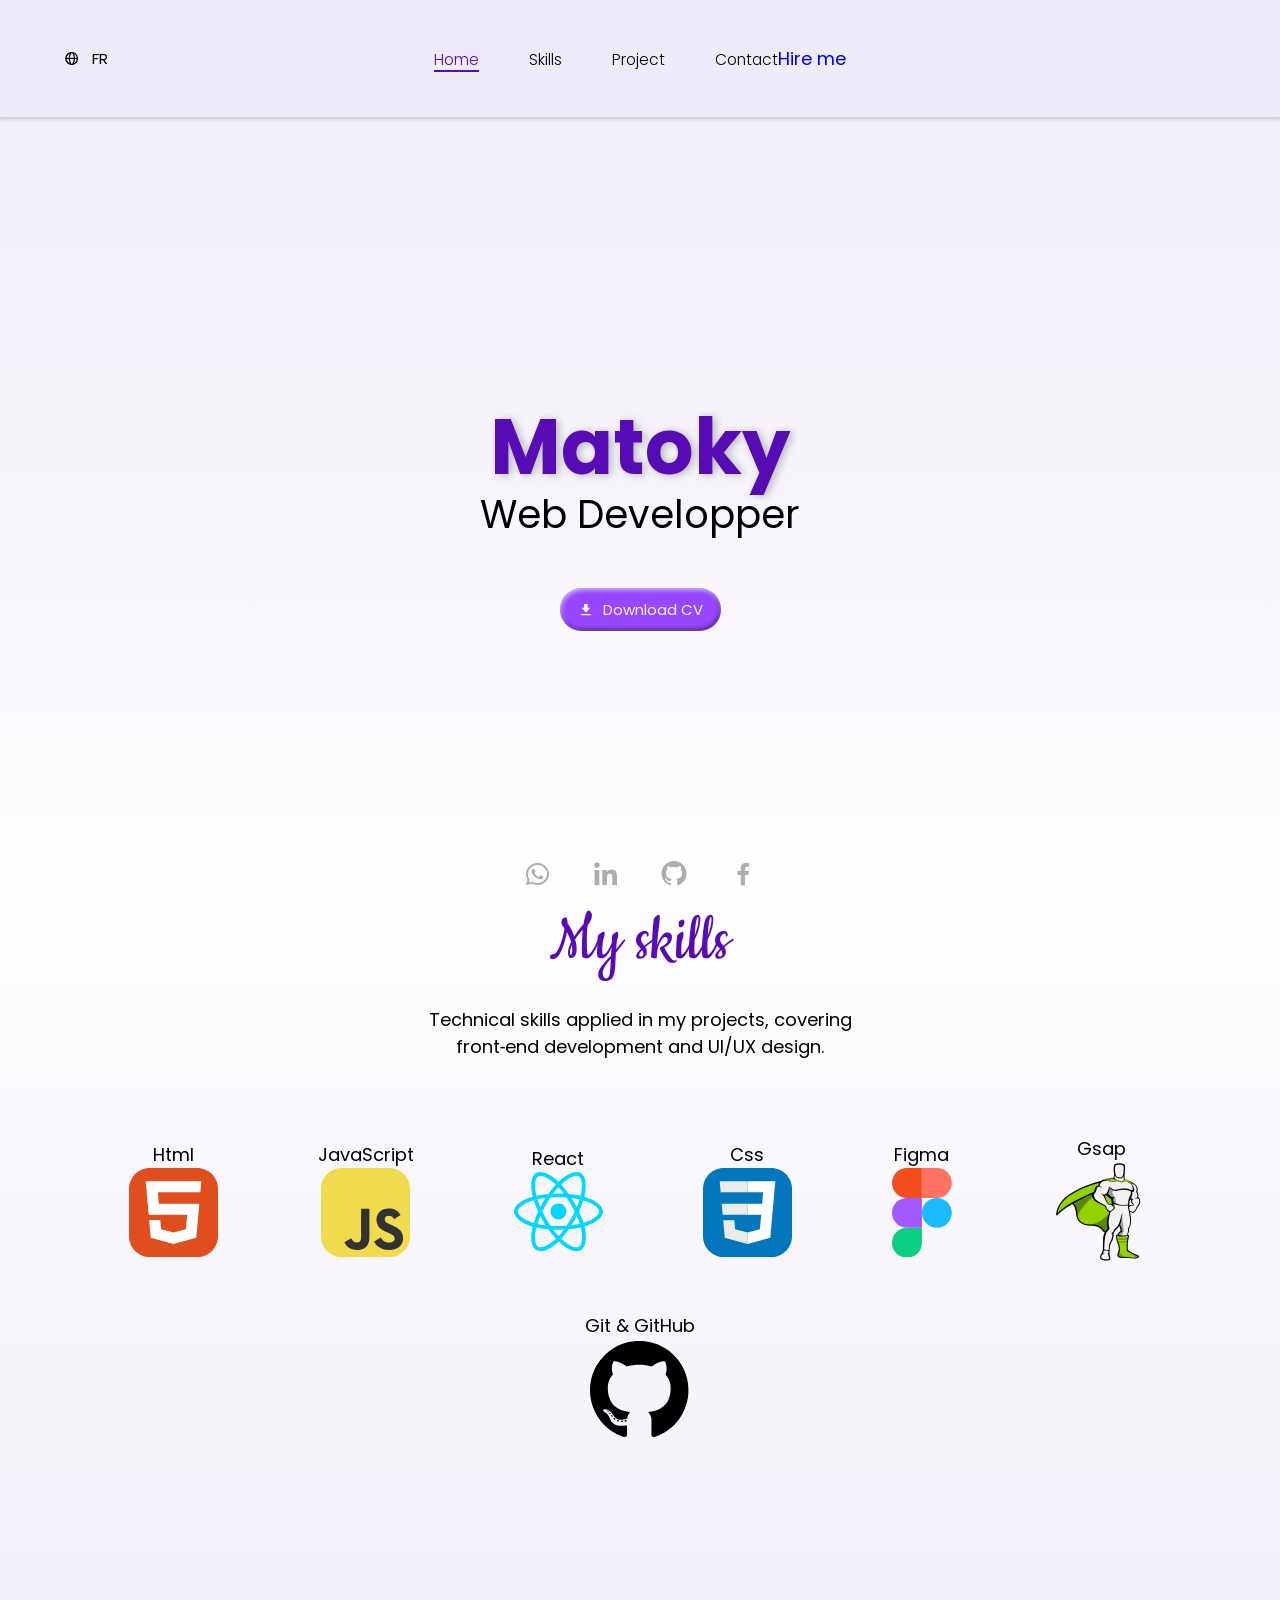
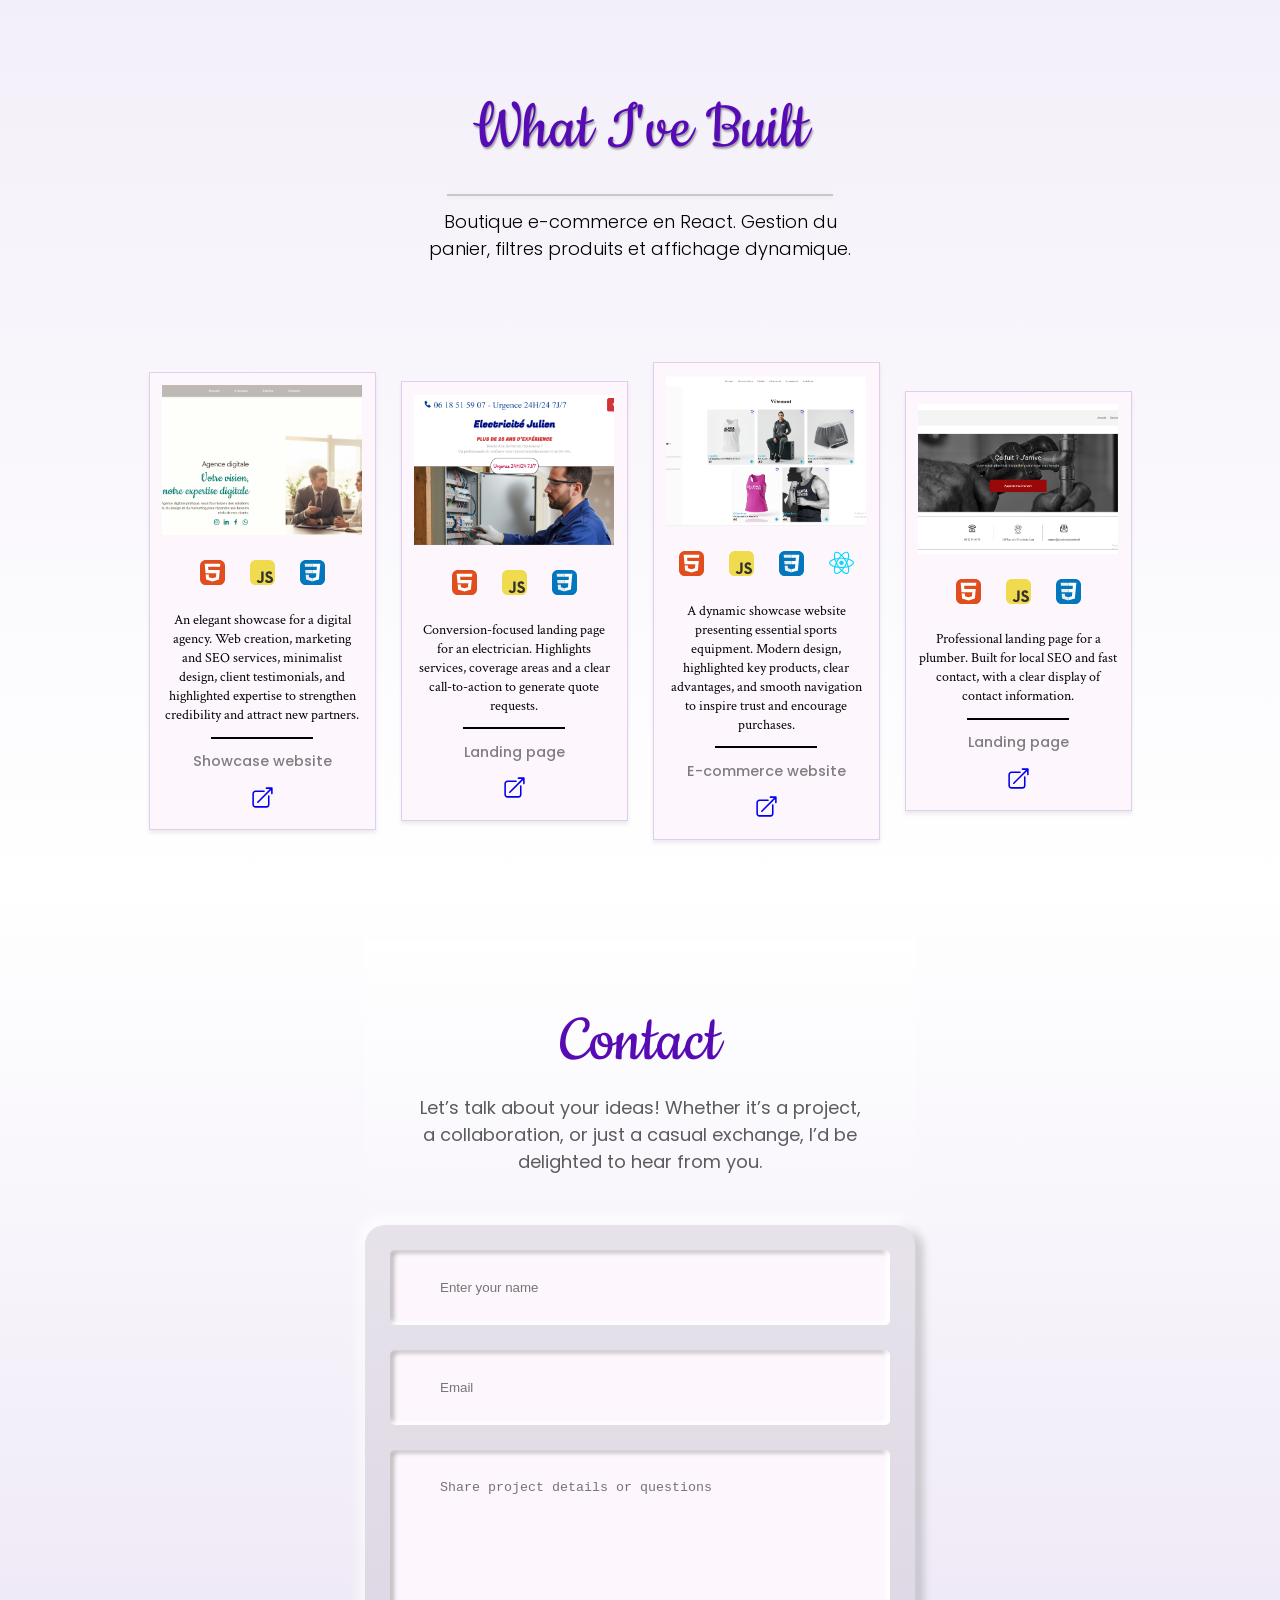
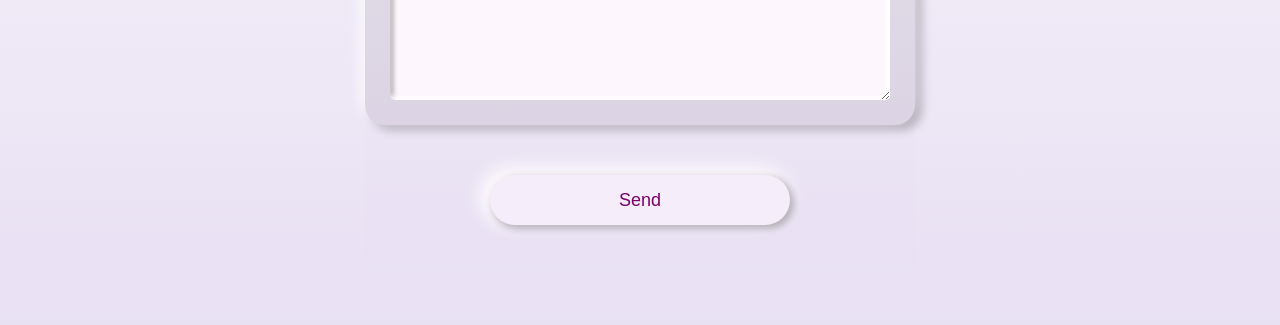
==== index.html @ bf6c9888 "style download cv button added" ====
<!DOCTYPE html>
<html lang="en">
<head>
    <meta charset="UTF-8">
    <meta name="viewport" content="width=device-width, initial-scale=1.0">
    <link href='https://unpkg.com/boxicons@2.1.4/css/boxicons.min.css' rel='stylesheet'>
    <script src="script.js" defer></script>
    <link rel="stylesheet" href="style.css">



    <title>Ranaivoson Toky Malalaniaiana</title>

    
</head>
<body>
    

        <header>
                 
           
            <a href="#contact" class="hirenav" data-key="header.hire">Hire me</a>

            
            <nav>                

                <li><a href="#home" class="menu-item active-link" data-key="header.home">Home</a></li>
                <li><a href="#Skills" data-key="header.skills" >Skills</a></li>
                <li><a href="#project" data-key="header.project" >Project</a></li>
                <li><a href="#contact" data-key="header.contact">Contact</a></li>                
            
            </nav>
           

            <div class="lang" id="lang-switcher">
                <i class='bx bx-globe'></i>
                <p data-key="header.lang">FR</p>
            </div>

           
         
        </header>

        


       <div class="icon-menu">

            <svg class="hamburger" xmlns="http://www.w3.org/2000/svg" fill="none" viewBox="0 0 24 24" stroke-width="1.5" stroke="currentColor" >
                <path stroke-linecap="round" stroke-linejoin="round" d="M3.75 6.75h16.5M3.75 12h16.5M12 17.25h8.25" />
            </svg>
            
            <svg class="bx-x" xmlns="http://www.w3.org/2000/svg" fill="none" viewBox="0 0 24 24" stroke-width="1.5" stroke="currentColor" >
                <path stroke-linecap="round" stroke-linejoin="round" d="M6 18 18 6M6 6l12 12" />
            </svg>

       </div>


        
        
        <div class="container-menu-mobile">


            <div class="menu-mobile">

                <div class="lang" id="lang-switcher">

                    <svg xmlns="http://www.w3.org/2000/svg" fill="none" viewBox="0 0 24 24" stroke-width="1.5" stroke="currentColor" class="size-6">
                         <path stroke-linecap="round" stroke-linejoin="round" d="m20.893 13.393-1.135-1.135a2.252 2.252 0 0 1-.421-.585l-1.08-2.16a.414.414 0 0 0-.663-.107.827.827 0 0 1-.812.21l-1.273-.363a.89.89 0 0 0-.738 1.595l.587.39c.59.395.674 1.23.172 1.732l-.2.2c-.212.212-.33.498-.33.796v.41c0 .409-.11.809-.32 1.158l-1.315 2.191a2.11 2.11 0 0 1-1.81 1.025 1.055 1.055 0 0 1-1.055-1.055v-1.172c0-.92-.56-1.747-1.414-2.089l-.655-.261a2.25 2.25 0 0 1-1.383-2.46l.007-.042a2.25 2.25 0 0 1 .29-.787l.09-.15a2.25 2.25 0 0 1 2.37-1.048l1.178.236a1.125 1.125 0 0 0 1.302-.795l.208-.73a1.125 1.125 0 0 0-.578-1.315l-.665-.332-.091.091a2.25 2.25 0 0 1-1.591.659h-.18c-.249 0-.487.1-.662.274a.931.931 0 0 1-1.458-1.137l1.411-2.353a2.25 2.25 0 0 0 .286-.76m11.928 9.869A9 9 0 0 0 8.965 3.525m11.928 9.868A9 9 0 1 1 8.965 3.525" />
                    </svg>

                    <p data-key="header.lang">FR</p>

                </div>

                <nav>                

                    <li><a href="#home" class="menu-item active-link" data-key="header.home">Home</a></li>
                    <li><a href="#Skills" data-key="header.skills" >Skill</a></li>
                    <li><a href="#project" data-key="header.project" >Project</a></li>
                    <li><a href="#contact" data-key="header.contact">Contact</a></li>                
                
                </nav>
            </div>
        </div>
            









        


<section id="home" >

     

    <div class="container home">

    

        <div class="paraicon">


            <div class="para">

        
            
                

                    <div class="monnom">Matoky</div>
                    <div class="workname" data-key="home.work">Web Developper</div>
                   

            </div>


            <div class="cv">

                <i class='bx bxs-download'></i>
                <p data-key="home.cv">Download CV</p>
                

            </div>

    
            <div class="bouton">            
                
                <div class="iconhome">

                    <a href="https://wa.me/0375078812?text=Hello%20I%27m%20contacting%20you%20from%20your%20portfolio
                    " target="_blank" class="whatsapp"> 
                        <i class='bx bxl-whatsapp'></i>
                    </a>

                    <a href="" target="_blank" class="Linkden">
                        <i class='bx bxl-linkedin' ></i>
                    </a>


                    <a href="#" target="_blank" class="githubbouton">
                        <i class='bx bxl-github'></i> 
                    </a>
                    
                    
                    
                    <a href="https://web.facebook.com/Ranaivoson.malala.niaina.toky" target="_blank" class="facebook">
                        <i class='bx bxl-facebook'></i>
                    </a>


                </div>

                <!-- <a href="#contact" class="hirenavbouton">Hire me</a> -->

                <div class="cv1">

                    <i class='bx bxs-download'></i>
                    <p data-key="home.cv">Download CV</p>
                

                </div>
                    
                
            </div>
            
        </div>

    </div>

</section>














<section id="Skills" class="container skill" >


    

<div class="hero-skill">
    <h2 data-key="Skill.titre">My skills</h2>
    <p data-key="Skill.intro" >Technical skills applied in my projects, covering front‑end development and UI/UX design.</p>
    <div class="icon">

            <div class="iconenfant html">
                <p>Html</p>
                <svg width="89" height="89" viewBox="0 0 89 89" fill="none" xmlns="http://www.w3.org/2000/svg">
                    <path d="M68.1406 0H20.8594C9.33906 0 0 9.33906 0 20.8594V68.1406C0 79.6609 9.33906 89 20.8594 89H68.1406C79.6609 89 89 79.6609 89 68.1406V20.8594C89 9.33906 79.6609 0 68.1406 0Z" fill="#E14E1D"/>
                    <path d="M16.6875 13.2109L19.6808 46.7921H58.1698L56.8783 61.1955L44.4857 64.5462L32.1165 61.2004L31.2894 51.952H20.1432L21.7372 69.7802L44.4833 76.0978L67.2583 69.7802L70.3117 35.6887H29.8372L28.8211 24.3168H71.3179L72.3125 13.2109H16.6875Z" fill="white"/>
                </svg>
            
            </div>

            <div class="iconenfant js">
                <p>JavaScript</p>
                <svg width="89" height="89" viewBox="0 0 89 89" fill="none" xmlns="http://www.w3.org/2000/svg">
                    <path d="M68.1406 0H20.8594C9.33906 0 0 9.33906 0 20.8594V68.1406C0 79.6609 9.33906 89 20.8594 89H68.1406C79.6609 89 89 79.6609 89 68.1406V20.8594C89 9.33906 79.6609 0 68.1406 0Z" fill="#F0DB4F"/>
                    <path d="M23.4015 74.3748L30.2121 70.253C31.5262 72.5827 32.7214 74.5539 35.5886 74.5539C38.3368 74.5539 40.0695 73.4789 40.0695 69.2973V40.8597H48.4334V69.4155C48.4334 78.0781 43.3556 82.0212 35.947 82.0212C29.2564 82.0212 25.3727 78.5561 23.4011 74.3741M52.9762 73.4786L59.7861 69.5358C61.579 72.4634 63.909 74.614 68.0308 74.614C71.4966 74.614 73.7063 72.8813 73.7063 70.4915C73.7063 67.624 71.4361 66.6082 67.6126 64.936L65.5221 64.0394C59.4878 61.4709 55.4849 58.2446 55.4849 51.434C55.4849 45.1609 60.2645 40.3813 67.7325 40.3813C73.0496 40.3813 76.8731 42.2337 79.621 47.0727L73.109 51.2546C71.6749 48.6858 70.1223 47.6703 67.7325 47.6703C65.2829 47.6703 63.7296 49.2236 63.7296 51.2546C63.7296 53.7637 65.2829 54.7795 68.8673 56.3332L70.9581 57.2291C78.0673 60.2763 82.0702 63.3823 82.0702 70.3719C82.0702 77.9001 76.1559 82.0219 68.2102 82.0219C60.4439 82.0219 55.4255 78.3179 52.9762 73.4786Z" fill="#323330"/>
                </svg>
        
            </div>


            <div class="iconenfant react">
                <p>React</p>
                <svg width="89" height="80" viewBox="0 0 89 80" fill="none" xmlns="http://www.w3.org/2000/svg">
                    <path d="M73.1757 25.6653C72.2285 25.3404 71.2733 25.0394 70.311 24.7624C70.4727 24.1019 70.6215 23.4494 70.7536 22.8083C72.9223 12.2809 71.5045 3.79982 66.662 1.00745C62.0191 -1.66951 54.4259 1.12183 46.7573 7.79578C46.0015 8.45468 45.2625 9.1326 44.541 9.82888C44.058 9.3659 43.5664 8.9119 43.0666 8.46711C35.0295 1.33112 26.9736 -1.67646 22.1363 1.12391C17.4975 3.80921 16.1239 11.782 18.0764 21.759C18.2706 22.7472 18.49 23.7302 18.7342 24.7072C17.5938 25.0312 16.4935 25.3761 15.4405 25.7432C6.01758 29.0285 0 34.177 0 39.5173C0 45.0329 6.46015 50.5652 16.2745 53.9197C17.0702 54.1905 17.8725 54.4414 18.6806 54.6724C18.4182 55.7246 18.1852 56.784 17.9818 57.8492C16.1205 67.6532 17.574 75.4375 22.2003 78.1058C26.9785 80.8613 34.9982 78.0293 42.8069 71.2031C43.4401 70.6481 44.0593 70.0774 44.6641 69.4916C45.4455 70.2455 46.2477 70.9775 47.0699 71.6867C54.6342 78.1955 62.1046 80.8238 66.7264 78.1482C71.5 75.3847 73.0516 67.0222 71.0373 56.848C70.8786 56.0509 70.7007 55.2578 70.5036 54.4693C71.0668 54.3025 71.6196 54.1307 72.1585 53.952C82.3615 50.5718 89 45.1066 89 39.5173C89 34.1575 82.7881 28.9743 73.1757 25.6653ZM70.9629 50.3433C70.4757 50.5042 69.9774 50.6601 69.468 50.8109C68.3416 47.245 66.8216 43.4535 64.9613 39.5358C66.7364 35.7115 68.198 31.9683 69.2928 28.4257C70.2033 28.6892 71.0867 28.967 71.9384 29.2601C80.1744 32.0956 85.198 36.2873 85.198 39.5173C85.198 42.9577 79.7725 47.4241 70.9629 50.3433ZM67.3076 57.5864C68.1983 62.0851 68.3252 66.1527 67.7353 69.3327C67.2054 72.1901 66.1395 74.0949 64.8212 74.858C62.0167 76.4815 56.0185 74.3713 49.5497 68.8046C48.785 68.1452 48.0388 67.4647 47.3118 66.7638C49.8198 64.0212 52.3261 60.8328 54.7722 57.2916C59.0748 56.9099 63.1396 56.2855 66.8258 55.4334C67.0077 56.1662 67.1684 56.8839 67.3076 57.5864ZM30.342 74.5774C27.6018 75.545 25.4192 75.5728 24.0999 74.8121C21.2926 73.1931 20.1255 66.9425 21.7174 58.5585C21.9066 57.5677 22.1233 56.5825 22.3672 55.6037C26.0127 56.4103 30.0479 56.9902 34.3606 57.3399C36.8234 60.805 39.402 63.9899 42.0007 66.7788C41.4484 67.3132 40.8831 67.8339 40.3052 68.3405C36.8519 71.3588 33.3917 73.5004 30.342 74.5774ZM17.5045 50.3221C13.1647 48.8387 9.58071 46.9109 7.12417 44.8073C4.91655 42.9171 3.80232 41.0401 3.80232 39.5173C3.80232 36.2765 8.6337 32.1428 16.692 29.3334C17.67 28.9927 18.6935 28.6711 19.7556 28.3694C20.8695 31.992 22.3303 35.7797 24.0933 39.6098C22.3074 43.4966 20.8257 47.3448 19.701 51.0102C18.9633 50.7988 18.2309 50.5694 17.5045 50.3221ZM21.8078 21.0286C20.1352 12.4808 21.246 6.03282 24.0415 4.41448C27.0188 2.6908 33.6027 5.14838 40.5423 11.3102C40.9948 11.7129 41.44 12.1238 41.8776 12.5427C39.2918 15.3194 36.7368 18.4806 34.2959 21.9252C30.1102 22.3132 26.1034 22.9362 22.4197 23.7709C22.1926 22.8622 21.9886 21.9476 21.8078 21.0286ZM60.1984 30.5089C59.3283 29.0059 58.4259 27.5219 57.4919 26.0578C60.3316 26.4169 63.0523 26.8936 65.6073 27.4763C64.8403 29.9349 63.8843 32.5051 62.7589 35.1403C61.9363 33.5796 61.0827 32.0355 60.1984 30.5089ZM44.5428 15.2603C46.2963 17.1603 48.0527 19.2813 49.7802 21.5828C46.2758 21.4173 42.7656 21.4166 39.2612 21.5807C40.9904 19.3004 42.7617 17.1822 44.5428 15.2603ZM28.7866 30.5346C27.9134 32.0489 27.0757 33.5834 26.2741 35.1369C25.1672 32.511 24.2198 29.929 23.4463 27.4356C25.9856 26.8675 28.6935 26.403 31.515 26.0505C30.5707 27.5236 29.6609 29.0189 28.7866 30.5346ZM31.596 53.2543C28.6809 52.9289 25.9324 52.4884 23.3938 51.9356C24.1795 49.3977 25.1477 46.7607 26.2786 44.0786C27.0834 45.6332 27.9246 47.1686 28.8016 48.6836C29.7034 50.2411 30.6372 51.7667 31.596 53.2543ZM44.6478 64.042C42.8455 62.098 41.0481 59.947 39.2928 57.6337C40.997 57.7005 42.7343 57.7345 44.5 57.7345C46.3141 57.7345 48.1073 57.6938 49.8723 57.6153C48.1393 59.9703 46.3895 62.1244 44.6478 64.042ZM62.7947 43.9416C63.9844 46.6533 64.987 49.2764 65.7832 51.7708C63.2029 52.3598 60.4167 52.834 57.4811 53.1861C58.4219 51.6949 59.3328 50.1851 60.2134 48.6576C61.1087 47.1049 61.9694 45.5326 62.7947 43.9416ZM56.92 46.758C55.5718 49.0999 54.1478 51.3973 52.6505 53.6468C49.9379 53.839 47.2194 53.9344 44.5 53.9329C41.7302 53.9329 39.0362 53.8467 36.442 53.6784C34.9054 51.4343 33.4543 49.1328 32.0918 46.7788C30.7355 44.4375 29.4692 42.0454 28.2947 39.6077C29.4662 37.1695 30.7291 34.7763 32.0807 32.4331L32.0803 32.4335C33.4312 30.0896 34.8708 27.7979 36.3958 25.5634C39.0425 25.3632 41.7566 25.2589 44.4997 25.2589C47.2552 25.2589 49.9732 25.3642 52.6192 25.5659C54.1288 27.797 55.5591 30.0808 56.9075 32.413C58.2634 34.7511 59.543 37.1326 60.7442 39.5538C59.5553 41.9998 58.2797 44.4027 56.92 46.758ZM64.7631 4.3008C67.7433 6.01961 68.9023 12.9508 67.0299 22.0403C66.9098 22.6207 66.7765 23.2105 66.6301 23.8099C62.9373 22.9574 58.9277 22.3236 54.7298 21.9297C52.2844 18.4473 49.7503 15.2812 47.2065 12.5402C47.8732 11.8976 48.5557 11.2717 49.2535 10.6629C55.8242 4.945 61.9652 2.68732 64.7631 4.3008ZM44.5 31.5699C48.8892 31.5699 52.4474 35.1282 52.4474 39.5173C52.4474 43.9065 48.8892 47.4648 44.5 47.4648C40.1108 47.4648 36.5526 43.9065 36.5526 39.5173C36.5526 35.1282 40.1108 31.5699 44.5 31.5699Z" fill="#00D8FF"/>
                </svg>

            </div>


            <div class="iconenfant css">
                <p>Css</p>
                <svg width="89" height="89" viewBox="0 0 89 89" fill="none" xmlns="http://www.w3.org/2000/svg">
                    <path d="M68.1406 0H20.8594C9.33906 0 0 9.33906 0 20.8594V68.1406C0 79.6609 9.33906 89 20.8594 89H68.1406C79.6609 89 89 79.6609 89 68.1406V20.8594C89 9.33906 79.6609 0 68.1406 0Z" fill="#0277BD"/>
                    <path d="M18.6876 35.6873L19.6826 46.7921H44.5334V35.6873H18.6876ZM44.533 13.2109H16.6875L17.6971 24.3158H44.533V13.2109ZM44.533 76.0814V64.5278L44.4844 64.5406L32.1168 61.2014L31.3263 52.3445H20.1787L21.7344 69.7809L44.4819 76.0957L44.533 76.0814Z" fill="#EBEBEB"/>
                    <path d="M58.1691 46.7921L56.88 61.1941L44.4948 64.5372V76.0901L67.2603 69.7809L67.4272 67.9046L70.0367 38.6695L70.3075 35.6873L72.3125 13.2109H44.4948V24.3158H60.1424L59.1321 35.6873H44.4948V46.7921H58.1691Z" fill="white"/>
                </svg>

            </div>


            <div class="iconenfant figma">
                <p>Figma</p>
                <svg width="60" height="89" viewBox="0 0 60 89" fill="none" xmlns="http://www.w3.org/2000/svg">
                    <path d="M14.9492 89.6953C23.2234 89.6953 29.8984 83.0203 29.8984 74.7461V59.7969H14.9492C6.675 59.7969 0 66.4719 0 74.7461C0 83.0203 6.675 89.6953 14.9492 89.6953Z" fill="#0ACF83"/>
                    <path d="M0 44.8477C0 36.5734 6.675 29.8984 14.9492 29.8984H29.8984V59.7969H14.9492C6.675 59.7969 0 53.1219 0 44.8477Z" fill="#A259FF"/>
                    <path d="M0 14.9492C0 6.675 6.675 0 14.9492 0H29.8984V29.8984H14.9492C6.675 29.8984 0 23.2234 0 14.9492Z" fill="#F24E1E"/>
                    <path d="M29.8984 0H44.8477C53.1219 0 59.7969 6.675 59.7969 14.9492C59.7969 23.2234 53.1219 29.8984 44.8477 29.8984H29.8984V0Z" fill="#FF7262"/>
                    <path d="M59.7969 44.8477C59.7969 53.1219 53.1219 59.7969 44.8477 59.7969C36.5734 59.7969 29.8984 53.1219 29.8984 44.8477C29.8984 36.5734 36.5734 29.8984 44.8477 29.8984C53.1219 29.8984 59.7969 36.5734 59.7969 44.8477Z" fill="#1ABCFE"/>
                </svg>

            </div>

            
            <div class="iconenfant gsap">
                <p>Gsap</p>
                
                <img src="./icon/gsap-icon.png" alt="">

            </div>

            <div class="iconenfant GitHub">
                <p>Git & GitHub</p>
                
                <img src="./icon/github-svgrepo-com.svg" alt="">

            </div>

    </div>

</div>

</section>


































<section id="project" class="container project">

    <h2 data-key="project.titre">What I've Built
        
    </h2>
    <div class="line"></div>
    <p>Boutique e-commerce en React. Gestion du panier, filtres produits et affichage dynamique.</p>

    <ul>
        <li>
            <div class="img"></div>

            <div class="stacks">

                <svg width="89" height="89" viewBox="0 0 89 89" fill="none" xmlns="http://www.w3.org/2000/svg">
                    <path d="M68.1406 0H20.8594C9.33906 0 0 9.33906 0 20.8594V68.1406C0 79.6609 9.33906 89 20.8594 89H68.1406C79.6609 89 89 79.6609 89 68.1406V20.8594C89 9.33906 79.6609 0 68.1406 0Z" fill="#E14E1D"/>
                    <path d="M16.6875 13.2109L19.6808 46.7921H58.1698L56.8783 61.1955L44.4857 64.5462L32.1165 61.2004L31.2894 51.952H20.1432L21.7372 69.7802L44.4833 76.0978L67.2583 69.7802L70.3117 35.6887H29.8372L28.8211 24.3168H71.3179L72.3125 13.2109H16.6875Z" fill="white"/>
                </svg>

                 <svg width="89" height="89" viewBox="0 0 89 89" fill="none" xmlns="http://www.w3.org/2000/svg">
                    <path d="M68.1406 0H20.8594C9.33906 0 0 9.33906 0 20.8594V68.1406C0 79.6609 9.33906 89 20.8594 89H68.1406C79.6609 89 89 79.6609 89 68.1406V20.8594C89 9.33906 79.6609 0 68.1406 0Z" fill="#F0DB4F"/>
                    <path d="M23.4015 74.3748L30.2121 70.253C31.5262 72.5827 32.7214 74.5539 35.5886 74.5539C38.3368 74.5539 40.0695 73.4789 40.0695 69.2973V40.8597H48.4334V69.4155C48.4334 78.0781 43.3556 82.0212 35.947 82.0212C29.2564 82.0212 25.3727 78.5561 23.4011 74.3741M52.9762 73.4786L59.7861 69.5358C61.579 72.4634 63.909 74.614 68.0308 74.614C71.4966 74.614 73.7063 72.8813 73.7063 70.4915C73.7063 67.624 71.4361 66.6082 67.6126 64.936L65.5221 64.0394C59.4878 61.4709 55.4849 58.2446 55.4849 51.434C55.4849 45.1609 60.2645 40.3813 67.7325 40.3813C73.0496 40.3813 76.8731 42.2337 79.621 47.0727L73.109 51.2546C71.6749 48.6858 70.1223 47.6703 67.7325 47.6703C65.2829 47.6703 63.7296 49.2236 63.7296 51.2546C63.7296 53.7637 65.2829 54.7795 68.8673 56.3332L70.9581 57.2291C78.0673 60.2763 82.0702 63.3823 82.0702 70.3719C82.0702 77.9001 76.1559 82.0219 68.2102 82.0219C60.4439 82.0219 55.4255 78.3179 52.9762 73.4786Z" fill="#323330"/>
                </svg>

                <svg width="89" height="89" viewBox="0 0 89 89" fill="none" xmlns="http://www.w3.org/2000/svg">
                    <path d="M68.1406 0H20.8594C9.33906 0 0 9.33906 0 20.8594V68.1406C0 79.6609 9.33906 89 20.8594 89H68.1406C79.6609 89 89 79.6609 89 68.1406V20.8594C89 9.33906 79.6609 0 68.1406 0Z" fill="#0277BD"/>
                    <path d="M18.6876 35.6873L19.6826 46.7921H44.5334V35.6873H18.6876ZM44.533 13.2109H16.6875L17.6971 24.3158H44.533V13.2109ZM44.533 76.0814V64.5278L44.4844 64.5406L32.1168 61.2014L31.3263 52.3445H20.1787L21.7344 69.7809L44.4819 76.0957L44.533 76.0814Z" fill="#EBEBEB"/>
                    <path d="M58.1691 46.7921L56.88 61.1941L44.4948 64.5372V76.0901L67.2603 69.7809L67.4272 67.9046L70.0367 38.6695L70.3075 35.6873L72.3125 13.2109H44.4948V24.3158H60.1424L59.1321 35.6873H44.4948V46.7921H58.1691Z" fill="white"/>
                </svg>


            </div>
            <p data-key="project.detail-projet-agence-digital" >
                An elegant showcase for a digital agency. Web creation, marketing and SEO services, minimalist design, client testimonials, and highlighted expertise to strengthen credibility and attract new partners.
            </p>
            <div class="line"></div>
            <h3>Showcase website</h3>    
            <a href="https://ag-agence-digitale-projet.vercel.app/">
                <svg xmlns="http://www.w3.org/2000/svg" fill="none" viewBox="0 0 24 24" stroke-width="1.5" stroke="currentColor" class="size-6">
                <path stroke-linecap="round" stroke-linejoin="round" d="M13.5 6H5.25A2.25 2.25 0 0 0 3 8.25v10.5A2.25 2.25 0 0 0 5.25 21h10.5A2.25 2.25 0 0 0 18 18.75V10.5m-10.5 6L21 3m0 0h-5.25M21 3v5.25" />
                </svg>
            </a>
       
        </li>




        <li>
            <div class="img"></div>

            <div class="stacks">

                <svg width="89" height="89" viewBox="0 0 89 89" fill="none" xmlns="http://www.w3.org/2000/svg">
                    <path d="M68.1406 0H20.8594C9.33906 0 0 9.33906 0 20.8594V68.1406C0 79.6609 9.33906 89 20.8594 89H68.1406C79.6609 89 89 79.6609 89 68.1406V20.8594C89 9.33906 79.6609 0 68.1406 0Z" fill="#E14E1D"/>
                    <path d="M16.6875 13.2109L19.6808 46.7921H58.1698L56.8783 61.1955L44.4857 64.5462L32.1165 61.2004L31.2894 51.952H20.1432L21.7372 69.7802L44.4833 76.0978L67.2583 69.7802L70.3117 35.6887H29.8372L28.8211 24.3168H71.3179L72.3125 13.2109H16.6875Z" fill="white"/>
                </svg>

                 <svg width="89" height="89" viewBox="0 0 89 89" fill="none" xmlns="http://www.w3.org/2000/svg">
                    <path d="M68.1406 0H20.8594C9.33906 0 0 9.33906 0 20.8594V68.1406C0 79.6609 9.33906 89 20.8594 89H68.1406C79.6609 89 89 79.6609 89 68.1406V20.8594C89 9.33906 79.6609 0 68.1406 0Z" fill="#F0DB4F"/>
                    <path d="M23.4015 74.3748L30.2121 70.253C31.5262 72.5827 32.7214 74.5539 35.5886 74.5539C38.3368 74.5539 40.0695 73.4789 40.0695 69.2973V40.8597H48.4334V69.4155C48.4334 78.0781 43.3556 82.0212 35.947 82.0212C29.2564 82.0212 25.3727 78.5561 23.4011 74.3741M52.9762 73.4786L59.7861 69.5358C61.579 72.4634 63.909 74.614 68.0308 74.614C71.4966 74.614 73.7063 72.8813 73.7063 70.4915C73.7063 67.624 71.4361 66.6082 67.6126 64.936L65.5221 64.0394C59.4878 61.4709 55.4849 58.2446 55.4849 51.434C55.4849 45.1609 60.2645 40.3813 67.7325 40.3813C73.0496 40.3813 76.8731 42.2337 79.621 47.0727L73.109 51.2546C71.6749 48.6858 70.1223 47.6703 67.7325 47.6703C65.2829 47.6703 63.7296 49.2236 63.7296 51.2546C63.7296 53.7637 65.2829 54.7795 68.8673 56.3332L70.9581 57.2291C78.0673 60.2763 82.0702 63.3823 82.0702 70.3719C82.0702 77.9001 76.1559 82.0219 68.2102 82.0219C60.4439 82.0219 55.4255 78.3179 52.9762 73.4786Z" fill="#323330"/>
                </svg>

                <svg width="89" height="89" viewBox="0 0 89 89" fill="none" xmlns="http://www.w3.org/2000/svg">
                    <path d="M68.1406 0H20.8594C9.33906 0 0 9.33906 0 20.8594V68.1406C0 79.6609 9.33906 89 20.8594 89H68.1406C79.6609 89 89 79.6609 89 68.1406V20.8594C89 9.33906 79.6609 0 68.1406 0Z" fill="#0277BD"/>
                    <path d="M18.6876 35.6873L19.6826 46.7921H44.5334V35.6873H18.6876ZM44.533 13.2109H16.6875L17.6971 24.3158H44.533V13.2109ZM44.533 76.0814V64.5278L44.4844 64.5406L32.1168 61.2014L31.3263 52.3445H20.1787L21.7344 69.7809L44.4819 76.0957L44.533 76.0814Z" fill="#EBEBEB"/>
                    <path d="M58.1691 46.7921L56.88 61.1941L44.4948 64.5372V76.0901L67.2603 69.7809L67.4272 67.9046L70.0367 38.6695L70.3075 35.6873L72.3125 13.2109H44.4948V24.3158H60.1424L59.1321 35.6873H44.4948V46.7921H58.1691Z" fill="white"/>
                </svg>


            </div>
            <p data-key="project.detail-projet-electricien-julien" >
                Conversion-focused landing page for an electrician. Highlights services, coverage areas and a clear call-to-action to generate quote requests.
                </p>
            <div class="line"></div>
            <h3>Landing page</h3>    
            <a href="https://landing-page-electricien.vercel.app/">
                <svg xmlns="http://www.w3.org/2000/svg" fill="none" viewBox="0 0 24 24" stroke-width="1.5" stroke="currentColor" class="size-6">
                <path stroke-linecap="round" stroke-linejoin="round" d="M13.5 6H5.25A2.25 2.25 0 0 0 3 8.25v10.5A2.25 2.25 0 0 0 5.25 21h10.5A2.25 2.25 0 0 0 18 18.75V10.5m-10.5 6L21 3m0 0h-5.25M21 3v5.25" />
                </svg>
            </a>
       
        </li>





        <li>
            <div class="img"></div>

            <div class="stacks">

                <svg width="89" height="89" viewBox="0 0 89 89" fill="none" xmlns="http://www.w3.org/2000/svg">
                    <path d="M68.1406 0H20.8594C9.33906 0 0 9.33906 0 20.8594V68.1406C0 79.6609 9.33906 89 20.8594 89H68.1406C79.6609 89 89 79.6609 89 68.1406V20.8594C89 9.33906 79.6609 0 68.1406 0Z" fill="#E14E1D"/>
                    <path d="M16.6875 13.2109L19.6808 46.7921H58.1698L56.8783 61.1955L44.4857 64.5462L32.1165 61.2004L31.2894 51.952H20.1432L21.7372 69.7802L44.4833 76.0978L67.2583 69.7802L70.3117 35.6887H29.8372L28.8211 24.3168H71.3179L72.3125 13.2109H16.6875Z" fill="white"/>
                </svg>

                 <svg width="89" height="89" viewBox="0 0 89 89" fill="none" xmlns="http://www.w3.org/2000/svg">
                    <path d="M68.1406 0H20.8594C9.33906 0 0 9.33906 0 20.8594V68.1406C0 79.6609 9.33906 89 20.8594 89H68.1406C79.6609 89 89 79.6609 89 68.1406V20.8594C89 9.33906 79.6609 0 68.1406 0Z" fill="#F0DB4F"/>
                    <path d="M23.4015 74.3748L30.2121 70.253C31.5262 72.5827 32.7214 74.5539 35.5886 74.5539C38.3368 74.5539 40.0695 73.4789 40.0695 69.2973V40.8597H48.4334V69.4155C48.4334 78.0781 43.3556 82.0212 35.947 82.0212C29.2564 82.0212 25.3727 78.5561 23.4011 74.3741M52.9762 73.4786L59.7861 69.5358C61.579 72.4634 63.909 74.614 68.0308 74.614C71.4966 74.614 73.7063 72.8813 73.7063 70.4915C73.7063 67.624 71.4361 66.6082 67.6126 64.936L65.5221 64.0394C59.4878 61.4709 55.4849 58.2446 55.4849 51.434C55.4849 45.1609 60.2645 40.3813 67.7325 40.3813C73.0496 40.3813 76.8731 42.2337 79.621 47.0727L73.109 51.2546C71.6749 48.6858 70.1223 47.6703 67.7325 47.6703C65.2829 47.6703 63.7296 49.2236 63.7296 51.2546C63.7296 53.7637 65.2829 54.7795 68.8673 56.3332L70.9581 57.2291C78.0673 60.2763 82.0702 63.3823 82.0702 70.3719C82.0702 77.9001 76.1559 82.0219 68.2102 82.0219C60.4439 82.0219 55.4255 78.3179 52.9762 73.4786Z" fill="#323330"/>
                </svg>

                <svg width="89" height="89" viewBox="0 0 89 89" fill="none" xmlns="http://www.w3.org/2000/svg">
                    <path d="M68.1406 0H20.8594C9.33906 0 0 9.33906 0 20.8594V68.1406C0 79.6609 9.33906 89 20.8594 89H68.1406C79.6609 89 89 79.6609 89 68.1406V20.8594C89 9.33906 79.6609 0 68.1406 0Z" fill="#0277BD"/>
                    <path d="M18.6876 35.6873L19.6826 46.7921H44.5334V35.6873H18.6876ZM44.533 13.2109H16.6875L17.6971 24.3158H44.533V13.2109ZM44.533 76.0814V64.5278L44.4844 64.5406L32.1168 61.2014L31.3263 52.3445H20.1787L21.7344 69.7809L44.4819 76.0957L44.533 76.0814Z" fill="#EBEBEB"/>
                    <path d="M58.1691 46.7921L56.88 61.1941L44.4948 64.5372V76.0901L67.2603 69.7809L67.4272 67.9046L70.0367 38.6695L70.3075 35.6873L72.3125 13.2109H44.4948V24.3158H60.1424L59.1321 35.6873H44.4948V46.7921H58.1691Z" fill="white"/>
                </svg>

                <svg width="89" height="80" viewBox="0 0 89 80" fill="none" xmlns="http://www.w3.org/2000/svg">
                    <path d="M73.1757 25.6653C72.2285 25.3404 71.2733 25.0394 70.311 24.7624C70.4727 24.1019 70.6215 23.4494 70.7536 22.8083C72.9223 12.2809 71.5045 3.79982 66.662 1.00745C62.0191 -1.66951 54.4259 1.12183 46.7573 7.79578C46.0015 8.45468 45.2625 9.1326 44.541 9.82888C44.058 9.3659 43.5664 8.9119 43.0666 8.46711C35.0295 1.33112 26.9736 -1.67646 22.1363 1.12391C17.4975 3.80921 16.1239 11.782 18.0764 21.759C18.2706 22.7472 18.49 23.7302 18.7342 24.7072C17.5938 25.0312 16.4935 25.3761 15.4405 25.7432C6.01758 29.0285 0 34.177 0 39.5173C0 45.0329 6.46015 50.5652 16.2745 53.9197C17.0702 54.1905 17.8725 54.4414 18.6806 54.6724C18.4182 55.7246 18.1852 56.784 17.9818 57.8492C16.1205 67.6532 17.574 75.4375 22.2003 78.1058C26.9785 80.8613 34.9982 78.0293 42.8069 71.2031C43.4401 70.6481 44.0593 70.0774 44.6641 69.4916C45.4455 70.2455 46.2477 70.9775 47.0699 71.6867C54.6342 78.1955 62.1046 80.8238 66.7264 78.1482C71.5 75.3847 73.0516 67.0222 71.0373 56.848C70.8786 56.0509 70.7007 55.2578 70.5036 54.4693C71.0668 54.3025 71.6196 54.1307 72.1585 53.952C82.3615 50.5718 89 45.1066 89 39.5173C89 34.1575 82.7881 28.9743 73.1757 25.6653ZM70.9629 50.3433C70.4757 50.5042 69.9774 50.6601 69.468 50.8109C68.3416 47.245 66.8216 43.4535 64.9613 39.5358C66.7364 35.7115 68.198 31.9683 69.2928 28.4257C70.2033 28.6892 71.0867 28.967 71.9384 29.2601C80.1744 32.0956 85.198 36.2873 85.198 39.5173C85.198 42.9577 79.7725 47.4241 70.9629 50.3433ZM67.3076 57.5864C68.1983 62.0851 68.3252 66.1527 67.7353 69.3327C67.2054 72.1901 66.1395 74.0949 64.8212 74.858C62.0167 76.4815 56.0185 74.3713 49.5497 68.8046C48.785 68.1452 48.0388 67.4647 47.3118 66.7638C49.8198 64.0212 52.3261 60.8328 54.7722 57.2916C59.0748 56.9099 63.1396 56.2855 66.8258 55.4334C67.0077 56.1662 67.1684 56.8839 67.3076 57.5864ZM30.342 74.5774C27.6018 75.545 25.4192 75.5728 24.0999 74.8121C21.2926 73.1931 20.1255 66.9425 21.7174 58.5585C21.9066 57.5677 22.1233 56.5825 22.3672 55.6037C26.0127 56.4103 30.0479 56.9902 34.3606 57.3399C36.8234 60.805 39.402 63.9899 42.0007 66.7788C41.4484 67.3132 40.8831 67.8339 40.3052 68.3405C36.8519 71.3588 33.3917 73.5004 30.342 74.5774ZM17.5045 50.3221C13.1647 48.8387 9.58071 46.9109 7.12417 44.8073C4.91655 42.9171 3.80232 41.0401 3.80232 39.5173C3.80232 36.2765 8.6337 32.1428 16.692 29.3334C17.67 28.9927 18.6935 28.6711 19.7556 28.3694C20.8695 31.992 22.3303 35.7797 24.0933 39.6098C22.3074 43.4966 20.8257 47.3448 19.701 51.0102C18.9633 50.7988 18.2309 50.5694 17.5045 50.3221ZM21.8078 21.0286C20.1352 12.4808 21.246 6.03282 24.0415 4.41448C27.0188 2.6908 33.6027 5.14838 40.5423 11.3102C40.9948 11.7129 41.44 12.1238 41.8776 12.5427C39.2918 15.3194 36.7368 18.4806 34.2959 21.9252C30.1102 22.3132 26.1034 22.9362 22.4197 23.7709C22.1926 22.8622 21.9886 21.9476 21.8078 21.0286ZM60.1984 30.5089C59.3283 29.0059 58.4259 27.5219 57.4919 26.0578C60.3316 26.4169 63.0523 26.8936 65.6073 27.4763C64.8403 29.9349 63.8843 32.5051 62.7589 35.1403C61.9363 33.5796 61.0827 32.0355 60.1984 30.5089ZM44.5428 15.2603C46.2963 17.1603 48.0527 19.2813 49.7802 21.5828C46.2758 21.4173 42.7656 21.4166 39.2612 21.5807C40.9904 19.3004 42.7617 17.1822 44.5428 15.2603ZM28.7866 30.5346C27.9134 32.0489 27.0757 33.5834 26.2741 35.1369C25.1672 32.511 24.2198 29.929 23.4463 27.4356C25.9856 26.8675 28.6935 26.403 31.515 26.0505C30.5707 27.5236 29.6609 29.0189 28.7866 30.5346ZM31.596 53.2543C28.6809 52.9289 25.9324 52.4884 23.3938 51.9356C24.1795 49.3977 25.1477 46.7607 26.2786 44.0786C27.0834 45.6332 27.9246 47.1686 28.8016 48.6836C29.7034 50.2411 30.6372 51.7667 31.596 53.2543ZM44.6478 64.042C42.8455 62.098 41.0481 59.947 39.2928 57.6337C40.997 57.7005 42.7343 57.7345 44.5 57.7345C46.3141 57.7345 48.1073 57.6938 49.8723 57.6153C48.1393 59.9703 46.3895 62.1244 44.6478 64.042ZM62.7947 43.9416C63.9844 46.6533 64.987 49.2764 65.7832 51.7708C63.2029 52.3598 60.4167 52.834 57.4811 53.1861C58.4219 51.6949 59.3328 50.1851 60.2134 48.6576C61.1087 47.1049 61.9694 45.5326 62.7947 43.9416ZM56.92 46.758C55.5718 49.0999 54.1478 51.3973 52.6505 53.6468C49.9379 53.839 47.2194 53.9344 44.5 53.9329C41.7302 53.9329 39.0362 53.8467 36.442 53.6784C34.9054 51.4343 33.4543 49.1328 32.0918 46.7788C30.7355 44.4375 29.4692 42.0454 28.2947 39.6077C29.4662 37.1695 30.7291 34.7763 32.0807 32.4331L32.0803 32.4335C33.4312 30.0896 34.8708 27.7979 36.3958 25.5634C39.0425 25.3632 41.7566 25.2589 44.4997 25.2589C47.2552 25.2589 49.9732 25.3642 52.6192 25.5659C54.1288 27.797 55.5591 30.0808 56.9075 32.413C58.2634 34.7511 59.543 37.1326 60.7442 39.5538C59.5553 41.9998 58.2797 44.4027 56.92 46.758ZM64.7631 4.3008C67.7433 6.01961 68.9023 12.9508 67.0299 22.0403C66.9098 22.6207 66.7765 23.2105 66.6301 23.8099C62.9373 22.9574 58.9277 22.3236 54.7298 21.9297C52.2844 18.4473 49.7503 15.2812 47.2065 12.5402C47.8732 11.8976 48.5557 11.2717 49.2535 10.6629C55.8242 4.945 61.9652 2.68732 64.7631 4.3008ZM44.5 31.5699C48.8892 31.5699 52.4474 35.1282 52.4474 39.5173C52.4474 43.9065 48.8892 47.4648 44.5 47.4648C40.1108 47.4648 36.5526 43.9065 36.5526 39.5173C36.5526 35.1282 40.1108 31.5699 44.5 31.5699Z" fill="#00D8FF"/>
                </svg>


            </div>
            <p data-key="project.detail-boutique-alpha-fitness" >
                A dynamic showcase website presenting essential sports equipment. Modern design, highlighted key products, clear advantages, and smooth navigation to inspire trust and encourage purchases.
            </p>
            <div class="line"></div>
            <h3>E-commerce website</h3>    
            <a href="https://alpha-fitness-boutique-finale.vercel.app/">
                <svg xmlns="http://www.w3.org/2000/svg" fill="none" viewBox="0 0 24 24" stroke-width="1.5" stroke="currentColor" class="size-6">
                <path stroke-linecap="round" stroke-linejoin="round" d="M13.5 6H5.25A2.25 2.25 0 0 0 3 8.25v10.5A2.25 2.25 0 0 0 5.25 21h10.5A2.25 2.25 0 0 0 18 18.75V10.5m-10.5 6L21 3m0 0h-5.25M21 3v5.25" />
                </svg>
            </a>
       
        </li>



        <li>
            <div class="img"></div>

            <div class="stacks">

                <svg width="89" height="89" viewBox="0 0 89 89" fill="none" xmlns="http://www.w3.org/2000/svg">
                    <path d="M68.1406 0H20.8594C9.33906 0 0 9.33906 0 20.8594V68.1406C0 79.6609 9.33906 89 20.8594 89H68.1406C79.6609 89 89 79.6609 89 68.1406V20.8594C89 9.33906 79.6609 0 68.1406 0Z" fill="#E14E1D"/>
                    <path d="M16.6875 13.2109L19.6808 46.7921H58.1698L56.8783 61.1955L44.4857 64.5462L32.1165 61.2004L31.2894 51.952H20.1432L21.7372 69.7802L44.4833 76.0978L67.2583 69.7802L70.3117 35.6887H29.8372L28.8211 24.3168H71.3179L72.3125 13.2109H16.6875Z" fill="white"/>
                </svg>

                 <svg width="89" height="89" viewBox="0 0 89 89" fill="none" xmlns="http://www.w3.org/2000/svg">
                    <path d="M68.1406 0H20.8594C9.33906 0 0 9.33906 0 20.8594V68.1406C0 79.6609 9.33906 89 20.8594 89H68.1406C79.6609 89 89 79.6609 89 68.1406V20.8594C89 9.33906 79.6609 0 68.1406 0Z" fill="#F0DB4F"/>
                    <path d="M23.4015 74.3748L30.2121 70.253C31.5262 72.5827 32.7214 74.5539 35.5886 74.5539C38.3368 74.5539 40.0695 73.4789 40.0695 69.2973V40.8597H48.4334V69.4155C48.4334 78.0781 43.3556 82.0212 35.947 82.0212C29.2564 82.0212 25.3727 78.5561 23.4011 74.3741M52.9762 73.4786L59.7861 69.5358C61.579 72.4634 63.909 74.614 68.0308 74.614C71.4966 74.614 73.7063 72.8813 73.7063 70.4915C73.7063 67.624 71.4361 66.6082 67.6126 64.936L65.5221 64.0394C59.4878 61.4709 55.4849 58.2446 55.4849 51.434C55.4849 45.1609 60.2645 40.3813 67.7325 40.3813C73.0496 40.3813 76.8731 42.2337 79.621 47.0727L73.109 51.2546C71.6749 48.6858 70.1223 47.6703 67.7325 47.6703C65.2829 47.6703 63.7296 49.2236 63.7296 51.2546C63.7296 53.7637 65.2829 54.7795 68.8673 56.3332L70.9581 57.2291C78.0673 60.2763 82.0702 63.3823 82.0702 70.3719C82.0702 77.9001 76.1559 82.0219 68.2102 82.0219C60.4439 82.0219 55.4255 78.3179 52.9762 73.4786Z" fill="#323330"/>
                </svg>

                <svg width="89" height="89" viewBox="0 0 89 89" fill="none" xmlns="http://www.w3.org/2000/svg">
                    <path d="M68.1406 0H20.8594C9.33906 0 0 9.33906 0 20.8594V68.1406C0 79.6609 9.33906 89 20.8594 89H68.1406C79.6609 89 89 79.6609 89 68.1406V20.8594C89 9.33906 79.6609 0 68.1406 0Z" fill="#0277BD"/>
                    <path d="M18.6876 35.6873L19.6826 46.7921H44.5334V35.6873H18.6876ZM44.533 13.2109H16.6875L17.6971 24.3158H44.533V13.2109ZM44.533 76.0814V64.5278L44.4844 64.5406L32.1168 61.2014L31.3263 52.3445H20.1787L21.7344 69.7809L44.4819 76.0957L44.533 76.0814Z" fill="#EBEBEB"/>
                    <path d="M58.1691 46.7921L56.88 61.1941L44.4948 64.5372V76.0901L67.2603 69.7809L67.4272 67.9046L70.0367 38.6695L70.3075 35.6873L72.3125 13.2109H44.4948V24.3158H60.1424L59.1321 35.6873H44.4948V46.7921H58.1691Z" fill="white"/>
                </svg>


            </div>
            <p data-key="project.detail-projet-landing-plombier" >
                Professional landing page for a plumber. Built for local SEO and fast contact, with a clear display of contact information.
            </p>
            <div class="line"></div>
            <h3>Landing page</h3> 

            <a href="https://matoky18.github.io/Landing-plombier/">
                <svg xmlns="http://www.w3.org/2000/svg" fill="none" viewBox="0 0 24 24" stroke-width="1.5" stroke="currentColor" class="size-6">
                    <path stroke-linecap="round" stroke-linejoin="round" d="M13.5 6H5.25A2.25 2.25 0 0 0 3 8.25v10.5A2.25 2.25 0 0 0 5.25 21h10.5A2.25 2.25 0 0 0 18 18.75V10.5m-10.5 6L21 3m0 0h-5.25M21 3v5.25" />
                </svg>
            </a>
       
        </li>



    </ul>

</section>













    











<section class="contact" id="contact">

    <form action="https://formspree.io/f/mqeneben" method="POST">

        <div  class="container contact">

        
                <div class="phrasetitre">

                    <h2>Contact</h2>
                    <p data-key="contact.phrase">
                        Let’s talk about your ideas! Whether it’s a project, a collaboration, or just a casual exchange, I’d be delighted to hear from you.
                    </p>

                </div>


                <div class="iconetchamp">

                    

                    <div class="champ">

                       
                        <input data-key="contact.placeholder-name" type="text" name="nom" class="ch1" placeholder="Enter your name">
                        <input data-key="contact.placeholder-mail" type="email" name="email" class="ch1" placeholder="Email">
                        <textarea data-key="contact.placeholder-message" name="message" class="message"  id="message" placeholder="Share project details or questions"></textarea>
            
                    </div>
            
                    <button data-key="contact.send" type="submit" class="send">Send</button>     
            


                </div>               
                    
        
        </div>


        
    </form>


</section>



   
<script src="https://cdnjs.cloudflare.com/ajax/libs/gsap/3.13.0/gsap.min.js"></script>


 

</body>
</html>
---- style.css ----
@import url('https://fonts.googleapis.com/css2?family=Cookie&display=swap');
@import url('https://fonts.googleapis.com/css2?family=Poppins:ital,wght@0,100;0,200;0,300;0,400;0,500;0,600;0,700;0,800;0,900;1,100;1,200;1,300;1,400;1,500;1,600;1,700;1,800;1,900&display=swap');
@import url('https://fonts.googleapis.com/css2?family=Roboto:ital,wght@0,100..900;1,100..900&display=swap');          
@import url('https://fonts.googleapis.com/css2?family=Inter:ital,opsz,wght@0,14..32,100..900;1,14..32,100..900&display=swap');
@import url('https://fonts.googleapis.com/css2?family=Crimson+Text:ital,wght@0,400;0,600;0,700;1,400;1,600;1,700&display=swap');



* {
    margin: 0;
    padding: 0;
}


:root {
    --main-color : rgb(87, 11, 180);
    --second-color : rgba(87, 11, 180, 0.18);
    --third-color : rgb(238,235,248,1);
}


body {
    font-family: "Poppins", sans-serif;
    list-style: none;
    background: rgb(238,235,248);
     overflow-x: hidden ;
    
}
body.menu-active {
   overflow: hidden;
    
}

html {
     scroll-behavior: smooth;
}

a {
    text-decoration: none;
    text-underline-offset: none;
    cursor: pointer;
    
}

li {
    list-style: none;
}

:root {
    --font-titre: clamp(0.8rem, 6vw, 1.5rem);
    --font-normal: clamp(0.5rem, 4.5vw, 1.2rem);
}

img {
   
    height: auto;
    width: clamp(150px,65vw,300px);
    display: block;
    /* background: red; */
    margin: 0 auto;
}


h1 {
    color: var(--main-color);
    text-shadow: 3px 1px 8px 0px rgba(0, 0, 0, 0.25);
    font-weight: bold;
    font-size: 70px;
    font-family: "Inter",sans-serif;
}

.container {
    height: 100%;
}


















/* projet mobile */
 .project {
        display: flex;
        flex-direction: column;
        align-items: center;
        background: linear-gradient(180deg,#F3EFF9,#FFFFFF) ;
        min-height: 100vh;
       
    }

   


    .project > h2 {
        display: flex;
        flex-direction: column;
        align-items: center;
        font-family: "Cookie",serif;
        font-weight: normal;
        /* background: #e78f8f; */
        max-width: 450px;
        width: 100%;
        text-align: center;
        color: #570BB4 ;
        font-size: 2.5rem;
        padding-bottom: 12.5px;
        padding-top: 25px;
        height: fit-content;
        text-shadow: 1px 2px 2px rgba(0, 0, 0, 0.39);
    }

    .project > .line {
        margin-top: 12.5px;
        margin-bottom: -12.5px;
        width: 30vw;
        border : solid 1px rgba(143, 134, 134, 0.411);
        box-shadow: 0px 1px 4px rgba(199, 195, 195, 0.219);
    }

    .project > p { 
        width: calc(100% - 50px);        
        max-width: 450px;
        text-align: center;
        font-weight: 300;
        margin-bottom: 50px;
        margin-top: 25px;
    }

     .project > ul  {
        display: flex;
        flex-direction: column;
        align-items: center;
        margin-inline : 150px ;
        display: flex;
        gap: 25px;
        flex-wrap: wrap;
        margin-top: 0px;
        width: 100%;
     }

     .project > ul > li {
        display: flex;
        flex-direction: column;
        align-items: center;
        width: calc(100% - 50px);
        max-width: 200px;
        padding: 12.5px;
        gap: 12.5px;
        border: 1px  solid #570bb42c;
        background: #FDF6FC;
        box-shadow: 0px 3px 3.5px rgba(185, 182, 182, 0.25);
    }

    .project > ul > li > p {
        font-size: 0.8rem;
        width: 100%;
        text-align: center;
        font-family: "Crimson Text" ,serif;
    }

    .project > ul > li > .stacks {
        display: flex;
        justify-content: center;
        align-items: center;
        gap: 25px;
        /* background: khaki; */
        height: 50px;
    }

    .project > ul > li > .line {
        width: 50%;
        border: solid rgb(0, 0, 0) 0.5px;
    }

    .project > ul > li > h3 {
        color: rgba(0, 0, 0, 0.493);
        font-weight: 500;
        font-size: 1rem;
    }

    .project > ul > li > .stacks > svg {
        width: 25px;
    }

    .project > ul > li > a > svg {
        width: 25px;
    }

     .project > ul > li > a > svg:hover {
        cursor: pointer;
        transform: scale(110%);
     }

    .project > ul > li  .img {
        background-image: url("./image/ag\ digitale.PNG");
        background-position: center;
        background-size: cover;
        background-repeat: no-repeat;
        width: 100%;
        height: 150px;
    }

    .project > ul > li:nth-child(4) > .img {
        background-image: url("./image/landingPlombier.png");
    }
    .project > ul > li:nth-child(2) > .img {
        background-image: url("./image/elec.PNG");
    }
    .project > ul > li:nth-child(3) > .img {
        background-image: url("./image/boutique\ alphaFitness.PNG");
    }

/* projet mobile fin */


/* background bg */
 .project {       
        background: linear-gradient(180deg,#F3EFF9,#FFFFFF) ;
              
    }

      #contact {
      
        background: linear-gradient(white,#e8e0f3);
    }

    .skill {
        background: linear-gradient(#FEFDFE,#F3EFF9);
    }
    .home {
        background: linear-gradient(#F1EDF9,#FEFDFE);
    }

/* background bg fin */


/*image gsap et github*/
.skill > .hero-skill > h2 {
    font-family: "Cookie" ,serif;
    font-size: 4rem;
    color: #570BB4;
    font-weight: normal;
}
.skill > .hero-skill > .icon > .gsap > img {
    width: 100px;
}
.skill > .hero-skill > .icon > .GitHub > img {
    width: 100px;
}
/*image gsap et github fin*/


.container.contact h2 {
    color: #570BB4;
    font-weight: normal;
    font-family: "Cookie" ,serif;
}

.phrasetitre  > p {
    text-align: center;
    color: rgba(0, 0, 0, 0.637);
}











/* bouton cv  */
.cv1 , .cv {
    display: flex;
    align-items: center;
    justify-content: center;
    background: #9747FF;
    color: whitesmoke;
    border-radius: 50px;
    box-shadow: 
    inset 1px 2px 4px rgba(255, 255, 255, 0.637),
    inset -1px -2px 4px rgba(0, 0, 0, 0.493);
    
}


.cv:hover {
     cursor: pointer;
    transition: 0.5s ease;
    background: #570BB4;
}

.cv1:active , .cv:active {
   
    box-shadow: 
    inset -1px -2px 5px rgba(255, 255, 255, 0.336),
    inset 2px 2px 4px rgba(0, 0, 0, 0.493),
    1px 2px 5px rgba(0, 0, 0, 0.575);
}



/* bouton cv fin */













/* mobile */
@media (max-width:767px) {

h1 {
    /* font-size: 5vw ; */
    font-size: clamp(30px,5vw,35px);
    min-width: 15px;
}

/* nav */
body.menu-active .container-menu-mobile {
    position: fixed ;
    display: flex;
    align-items: end ;
    right: 0px;
    width: 100vw;
    max-width: 450px;
    height: 100vh;
    overflow: hidden;
    background: rgba(255, 233, 233, 0.548);
    backdrop-filter: blur(3px);
    z-index: 1;

}

body.menu-active .menu-mobile > .lang {
    position: fixed;
    top: 35px;
    left: 25px;
    display: flex;
    justify-content: end;
    gap: 12.5px;
    /* background: red; */
}

body.menu-active .menu-mobile > .lang > p {

    font-size: larger;
}



body.menu-active .menu-mobile > .lang > svg {
    width: 25px;
    color: rgb(99, 92, 92);
}

.menu-mobile {
    
    height: 100%;
    width: 100%;
    
}


body.menu-active .hamburger {
    display: none;
}

.hamburger {
    width: 50px;
    position: fixed;
    right: 20px;
    top: 25px;
    z-index: 10;
    /* background: salmon; */
}

.bx-x  {
    display: none;
}

body.menu-active .bx-x {
    display: block;
    position: fixed;
    right: 25px;
    top: 25px;
    /* background: magenta; */
    /* color: rgb(57, 211, 43); */
    padding: 0px;
    width: 50px;
    z-index: 500;

}

.container-menu-mobile {
    display: none;
}


.icon-menu {
    z-index: 50000;
}





header {
    display: none;
    /* background: red; */
    height: 10vh;
    width: 100%;
}



.menu-mobile > nav {
    display: flex;
    flex-direction: column;
    align-items: center;
    justify-content: center;
    gap: 50px;
    width: 100%;
    height: 100%;
}


body.menu-active .menu-mobile a {
    
    color: rgba(0, 0, 0, 0.76);
    font-size: 18px;
    font-weight: 500;
    z-index: 5;
}






.hirenav {
    display: none;
}


.hirenavbouton.active {
    display: none;
}





/* fin nav */












/*home*/

.container.home {
    /* background: red; */
    display: flex;
    justify-content: center;
    height: 100vh;
    /* background: #c02c2c; */
    align-items: top;
    width: 100%;
   
}


.paraicon {
        display: flex;
        flex-direction: column;
        gap: 30vh;
        height: 90vh;
        width: 100vw;
        justify-content: flex-end;
        align-items: center;
        /* background: #7b9e67; */
        padding-bottom: 50px;
    }


.bouton {
    display: flex;
    flex-direction: column;
    align-items: center;
    gap: 5px;
    /* background: red; */
    margin-bottom: 20px;

}

.bouton.active {
    z-index: 5;
    /* background: red; */
}



.monnom {
    font-size: 50px;
    font-weight: bold;
    color: rgb(87,11,180) ;
    text-shadow:  3px 1px 8px rgb(3, 3, 3,0.25);
    text-align: center;
}

.workname {
    font-size: 25px;
    font-weight: medium;
}
 
.iconhome a .bx{
    color: rgba(0, 0, 0, 0.301);
    font-size: 30px;
    z-index: 50;
}


.bienvenu,.incitation,.boutoncontact {
    display: none;
}

.cv1 {
    display: flex;
    align-items: center;
    justify-content: center;
    gap: 12.5px;
    height: 50px;
    width: calc(100vw - 50px);
    max-width: 300px;
    font-size: 1.2rem;
    position: relative;
    touch-action: manipulation;
 
}



.cv {
    display: none;
}








.iconhome {
    display: flex;
    gap: 3vw;   
    
}

.iconhome.active {
    z-index: 5;
}

 /*fin home*/



















/* skills */

.skill , .hero-skill {
        display: flex;
        padding-bottom: 50px;
        flex-direction: column;
        align-items: center;
        /* background: #d1c662; */
    }

    .hero-skill h2 {
        text-align: center;
    }
    .hero-skill > p {
        text-align: center;
        width: 100%;
        max-width: 450px;
        margin-top: 25px;
        padding-inline : 25px ;
        box-sizing: border-box;
        /* background: #ad7b7b; */
    }


 .icon {
        display: flex;
        justify-content: center;
        align-items: center;
        flex-direction: column;
        padding-top: 50px;
        box-sizing: border-box;

        /* background: #79a57c; */
    }

    .icon>div {
        display: flex;
        flex-direction: column;
        align-items: center;
        width: 100%;
        gap: 12.5px;
        transform: scale(0.8);
        transition: all ease 0.5s;
        
    }




    .icon > div:hover > svg  {
        cursor: pointer;
        transform: scale(0.8);
        overflow: visible;
        transition: all  ease 0.5s;
        /* border-bottom: 5px solid var(--main-color); */
    }
   

/* fin skills */ 

























/* contact */

.container.contact {
        display: flex;
        flex-direction: column;
        align-items: center;
        padding-block: 50px;
        overflow: hidden;
        width: 100%;
        /* background: green; */
    }

    .container.contact  h2 {
        font-size: 2.5rem;
        padding-bottom: 12.5px;
    }

    .phrasetitre {
        display: flex;
        flex-direction: column;
        justify-content: center;
        align-items: center;
        width: 90%;
        max-width: 450px;
       
        /* background: #854e4e; */
       
   }

.ch1, .message {
    
    background: rgb(253,246,252);
    border-radius: 4px;
    width: 70%;
    border: 0px;
    padding-inline: 10%;
    box-shadow: inset -3px -2px 5px 1px white, inset 4px 3px 4px 0px rgba(0, 0, 0, 0.25);
}
.ch1:focus, .message:focus {
    outline: none;
}

.ch1 {
    height: 75px;
}

.message {
    height: 75%;
    padding-top: 25px;
}

.send {
    background: rgb(246, 237, 250);
    color: rgb(121, 0, 105);
    font-size: 100%;
    width: 90%;
    max-width: 300px;
    height: 50px;
    border-radius: 50px;
    border: 0px;
    margin-top: 40px;
    box-shadow: 3px 3px 7px 1px rgba(0, 0, 0, 0.25),-5px -3px 17px 4px rgb(255, 253, 253);
}

.send:active {
   
    box-shadow: 3px 3px 7px 1px rgba(0, 0, 0, 0.25), -5px -3px 17px 4px white;
}

.iconetchamp {
    display: flex;
    flex-direction: column;
    width: 100%;
    align-items: center;
    justify-content: center;
    padding-top: 50px;
    /* background: red; */
}

.champ {
    display: flex;
    flex-direction: column;
    justify-content: center;
    align-items: center;
    background: rgb(106, 91, 107,0.12);
    width: calc(100% - 50px);
    height: 500px;
    max-width: 450px;
    gap: 25px;
    border-radius: 20px;
    padding-block: 20px;
    box-shadow: -3px -6px 15px 0px white, 6px 4px 10px 1px rgba(0, 0, 0, 0.25);
    box-sizing: border-box;
}

   
/* fin contact */

}






 








/* laptop */

@media (min-width:768px) {
 
    html {
        font-size: large;
        
    }



  
    

    /* nav */

    .menu-mobile {
        display: none;
    }

    header {
        
        display: flex;
        width: 100%;  
        /* gap: 20vw; */
        height: 13vh;             
        flex-direction: row-reverse;
        align-items: center;
        justify-content: center;   
        -webkit-backdrop-filter: blur(5px);
        backdrop-filter: blur(3px);
        border-bottom: solid rgba(139, 131, 139, 0.253) 1px;        
        /* background: magenta; */
        transition: all 1s ease;
        box-shadow: 0px 2px 3px rgba(0, 0, 0, 0.116);

    }


    header.unactive {
        transform: translateY(-100%);
        transition: 30s ease;
    }

    

    header.active-link {
        transform: translateY(0);
        height: 13vh;
        position: fixed;
        /* background: #b69595; */
        
    }


    nav {
        /* margin-right: 30vw; */
        
        display: flex;
        gap: clamp(25px,4vw,50px) ; 
        justify-content: center;       
        align-items: center;              
        /* background: #3f585c; */
    }

    
    
    nav a:hover {
        color: var(--main-color);
        transition: 0.3s ease-in;

    }



     .lang {
        display: flex;
        align-items: center;
        position: absolute;
        font-size: clamp(15px,1vw,25px);
        display: flex;
        gap: 12.5px;
        align-items: center;
        width: 250px; 
        
        left: clamp(25px,5vw,250px);
        /* background: lawngreen; */
    }

    .lang:hover {
        cursor: pointer;
        
    }

    /* fin nav */













    /* home */
    .icon-menu {
        display: none;
    }

    #home {
        height: 87vh;
        display: flex;      
        flex-direction: column;
        justify-content: center;
        /* background: lawngreen; */
        
    }
          
    .active-link {
        color: var(--main-color);
        
        border-bottom: solid var(--main-color) 2px ;
    }

   

    .bienvenu {
        font-size: 40px;
        font-weight: 100;
    }

    .para {
        /* background: #4a8362; */
        padding: 0px;
    }

    .monnom,.workname {
        padding: 0px;
        /* background-color: #a9addb; */
    }

    .para2 {
        padding: 0px;
    }
    
  

   .cv {
    display: flex;
    
    margin-top: 5vh;
    
    font-size: clamp(15px,1vw,20px);
    padding: 10px 2vh;

    gap: 10px;
    /* box-shadow: 
    1px 1px 10px 1px rgba(0, 0, 0, 0.596),
    -1px -1px 5px 9px rgb(255, 255, 255); */
    
   }



 

   .cv1  {
    display: none;
   }
   
   
    .monnom {
    /* background: rgb(156, 83, 83); */
    padding: 1px;
    font-size: clamp(60px,6vw,100px);
    /* font-size: 100px; */
    color: var(--main-color);
    text-shadow: 3px 1px 8px rgba(0, 0, 0, 0.25);
    font-weight: bolder;
   }

    .workname {   
        /* background: #c45b5b;      */
        margin-top: clamp(-20px,-2vh,-20px);
        
        font-size: clamp(30px,3vw,50px);        
        font-weight: 400;
    }

    .incitation{
        font-size: 20px;
        font-weight: 200;
    }

    

   

    .paraicon {
       
        display: flex;
        text-align: center;
        flex-direction: column;
        justify-content: center;
        align-items: center;
        /* margin-inline: 25%; */
        margin-top: 30vh;      
        font-size: clamp(15px,1vw,20px);
        /* font-size: 20px; */        
        /* background: #2c999c; */
    }

    
    .iconhome {
        display: flex;
        gap: 3vw;
        
    }

    .iconhome a {
        color: rgba(0, 0, 0, 0.315);
        font-size: 200%;
        
    }

    .iconhome a:hover {
        color: black;
        transition: ease-out 0.5s;
        transform: translateY(-1vw);
        scale: 1.2;
    }

    .boutoncontact {
        display: none;
    }


   .bouton {
    position: absolute;
    position: fixed;
    bottom: 0px;
    /* background: #7a5a5a; */  
    
    left: 50%;
    transform: translate(-50%);
    
    }
      
 
    nav li a {
        color: black;
        font-weight: 300;
        font-size: clamp(14px,1.2vw,18px);
        
    }

   
    .hirenavbouton {
        display: none;
    }

    /* fin home */







    /* skills */

       
    .skill{
        display: flex;
        width: 100%;
        flex-direction: column;
        align-items: center;
        justify-content: center;
        /* background: orange; */
    }

    .hero-skill {
        display: flex;
        flex-direction: column;
        align-items: center;
        justify-content: center;
        /* height: 100%; */
        width: calc(100% - 100px);
        
        /* background: gold; */
    }

    .hero-skill > p {
        max-width: 450px;
        width: 75%;
        text-align: center;
        margin-top: 25px;
        margin-bottom: 75px;
    }

    .icon {
        display: flex;
        justify-content: center;
        align-items: center;
        /* height: 50%; */
        width: 100%;
        flex-wrap: wrap;
        gap: 50px;
        margin-bottom: 150px;
       
        /* background: #79a57c; */
    }

    .icon>div {
        display: flex;
        flex-direction: column;
        align-items: center;
        margin-inline: 25px;
        
        transition: all ease 0.5s;
    }

    .icon > div:hover svg  {
        cursor: pointer;
        transform: scale(0.8);
        overflow: visible;
        transition: all  ease 0.5s;
        /* border-bottom: 5px solid var(--main-color); */
    }
   

    
    /* fin skills */























    /* project */
    .project {
        display: flex;
        flex-direction: column;
        align-items: center;
        justify-content: center;
        background: linear-gradient(180deg,#F3EFF9,#FFFFFF) ;
        min-height: 100vh;
       
       
    }

   


    .project > h2 {
        display: flex;
        flex-direction: column;
        align-items: center;
        font-family: "Cookie",serif;
        font-weight: normal;
        /* background: #e78f8f; */
        
        text-align: center;
        color: #570BB4 ;
        font-size: 4rem;
        padding-bottom: 12.5px;
        padding-top: 50px;
        height: fit-content;
        text-shadow: 1px 2px 2px rgba(0, 0, 0, 0.39);
    }

    .project > h2 > .line {
        margin-top: 12.5px;
        width: 30vw;
       
    }

    .project > p {
        width: 450px;
        text-align: center;
        font-weight: 300;
    }

     .project > ul  {
        display: flex;
        flex-direction: row;
        align-items: center;
        justify-content: center;
        gap: 25px;
        margin-top: 50px;
        flex-wrap: wrap;
        /* background: olive; */
        padding-inline: 100px;
        box-sizing: border-box;
     }

     .project > ul > li {
        display: flex;
        flex-direction: column;
        align-items: center;
        width: 200px;
        padding: 12.5px;
        gap: 12.5px;
        background: #FDF6FC;
        box-shadow: 0px 3px 3.5px rgba(185, 182, 182, 0.25);
    }

    .project > ul > li > p {
        font-size: 0.8rem;
        width: 100%;
        text-align: center;
        font-family: "Crimson Text" ,serif;
    }

    .project > ul > li > .stacks {
        display: flex;
        justify-content: center;
        align-items: center;
        gap: 25px;
        /* background: khaki; */
        height: 50px;
    }

    .project > ul > li > .line {
        width: 50%;
        border: solid rgb(0, 0, 0) 0.5px;
    }

    .project > ul > li > h3 {
        color: rgba(0, 0, 0, 0.493);
        font-weight: 500;
        font-size: 0.8rem;
    }

    .project > ul > li > .stacks > svg {
        width: 25px;
    }

    .project > ul > li > a > svg {
        width: 25px;
    }

     .project > ul > li > a > svg:hover {
        cursor: pointer;
        transform: scale(110%);
     }

    .project > ul > li  .img {
        background-image: url("./image/ag\ digitale.PNG");
        background-position: center;
        background-size: cover;
        background-repeat: no-repeat;
        width: 100%;
        height: 150px;
    }


    /* fin project */

















    /* contact */

    .contact {
        display: flex;
        flex-direction: column;
        align-items: center;
        justify-content: center;
       
        gap: 50px;
        width: 100%;
        padding-top: 50px;
        padding-bottom: 50px;
        background: linear-gradient(white,#e8e0f3);
    }

    .contact > .phrasetitre > h2 {
        font-size: 4rem;
        /* margin-bottom: -10px; */
        padding-block: 12.5px;
    }
  
   .phrasetitre {
        display: flex;
        flex-direction: column;
        justify-content: center;
        align-items: center;
        width: 100%;
        max-width: 450px;
        gap: 0px;
        /* margin-top: 10vh; */
        /* background: #854e4e; */
   }

   .ch1, .message {
    
    background: rgb(253,246,252);
    border-radius: 5px;
    
    width: 100%;
    box-sizing: border-box;
    border: 0px;
    padding-left: 50px ;
    box-shadow: inset -3px -2px 5px 1px white, inset 4px 3px 4px 0px rgba(0, 0, 0, 0.25);
}

.ch1 {
    height: 75px;
}

.message {
    height: 250px;
    padding-top: 30px;
}

.ch1:focus , .message:focus {
    /* background: red; */
    outline: none;
}

.send {
    background: rgb(246, 237, 250);
    color: rgb(121, 0, 105);
    
    /* height: 53px; */
    font-size: 1rem;
    width: 300px;
    height: 50px;
    
    
    border-radius: 40px;
    border: 0px;
    margin-top: 50px;
    transition: box-shadow ease 0.5s;
    box-shadow: 3px 3px 7px 1px rgba(0, 0, 0, 0.25),-5px -3px 17px 4px rgb(255, 253, 253);
}

.send:active {
    
    cursor: pointer;
    color:  rgba(172,130,166, 100);
    box-shadow: inset 3px 3px 7px 1px rgba(0, 0, 0, 0.25), inset -5px -3px 17px 4px white;
}
.send:hover {
    
    cursor: pointer;
    color:  rgba(172,130,166, 100);
    background: #ffffff67;
}

.iconetchamp {
    display: flex;
    flex-direction: column;
    width: 100%;
    align-items: center;
    justify-content: center;
    /* margin-top: 5vh; */
    /* background: #793636; */
}

.champ {
    display: flex;
    flex-direction: column;
    justify-content: center;
    align-items: center;
    background: rgb(106, 91, 107,0.12);
    max-width: 500px;
    width: 50vw ;
    gap: 25px;
    border-radius: 20px;
    padding: 25px;
    box-shadow: -3px -6px 15px 0px white, 6px 4px 10px 1px rgba(0, 0, 0, 0.25);
    
}

    
    /* fin contact */

    


}
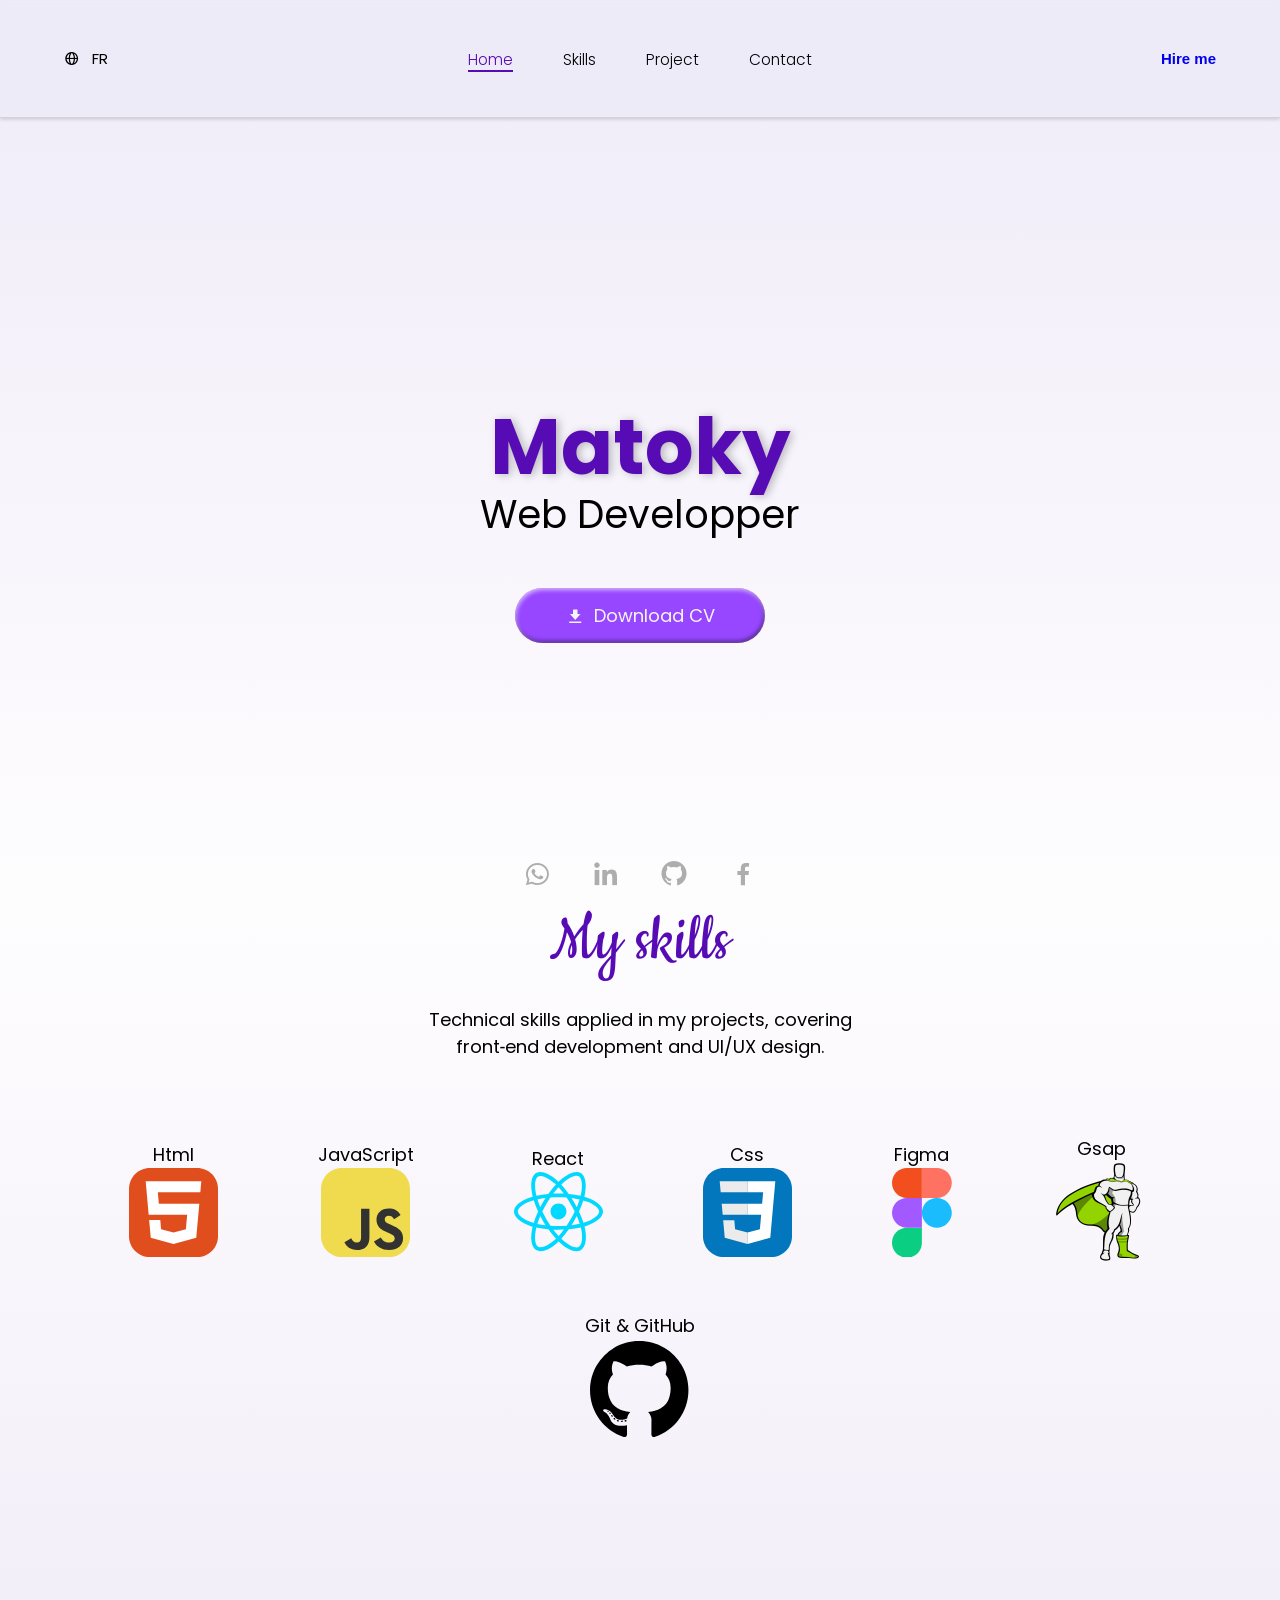
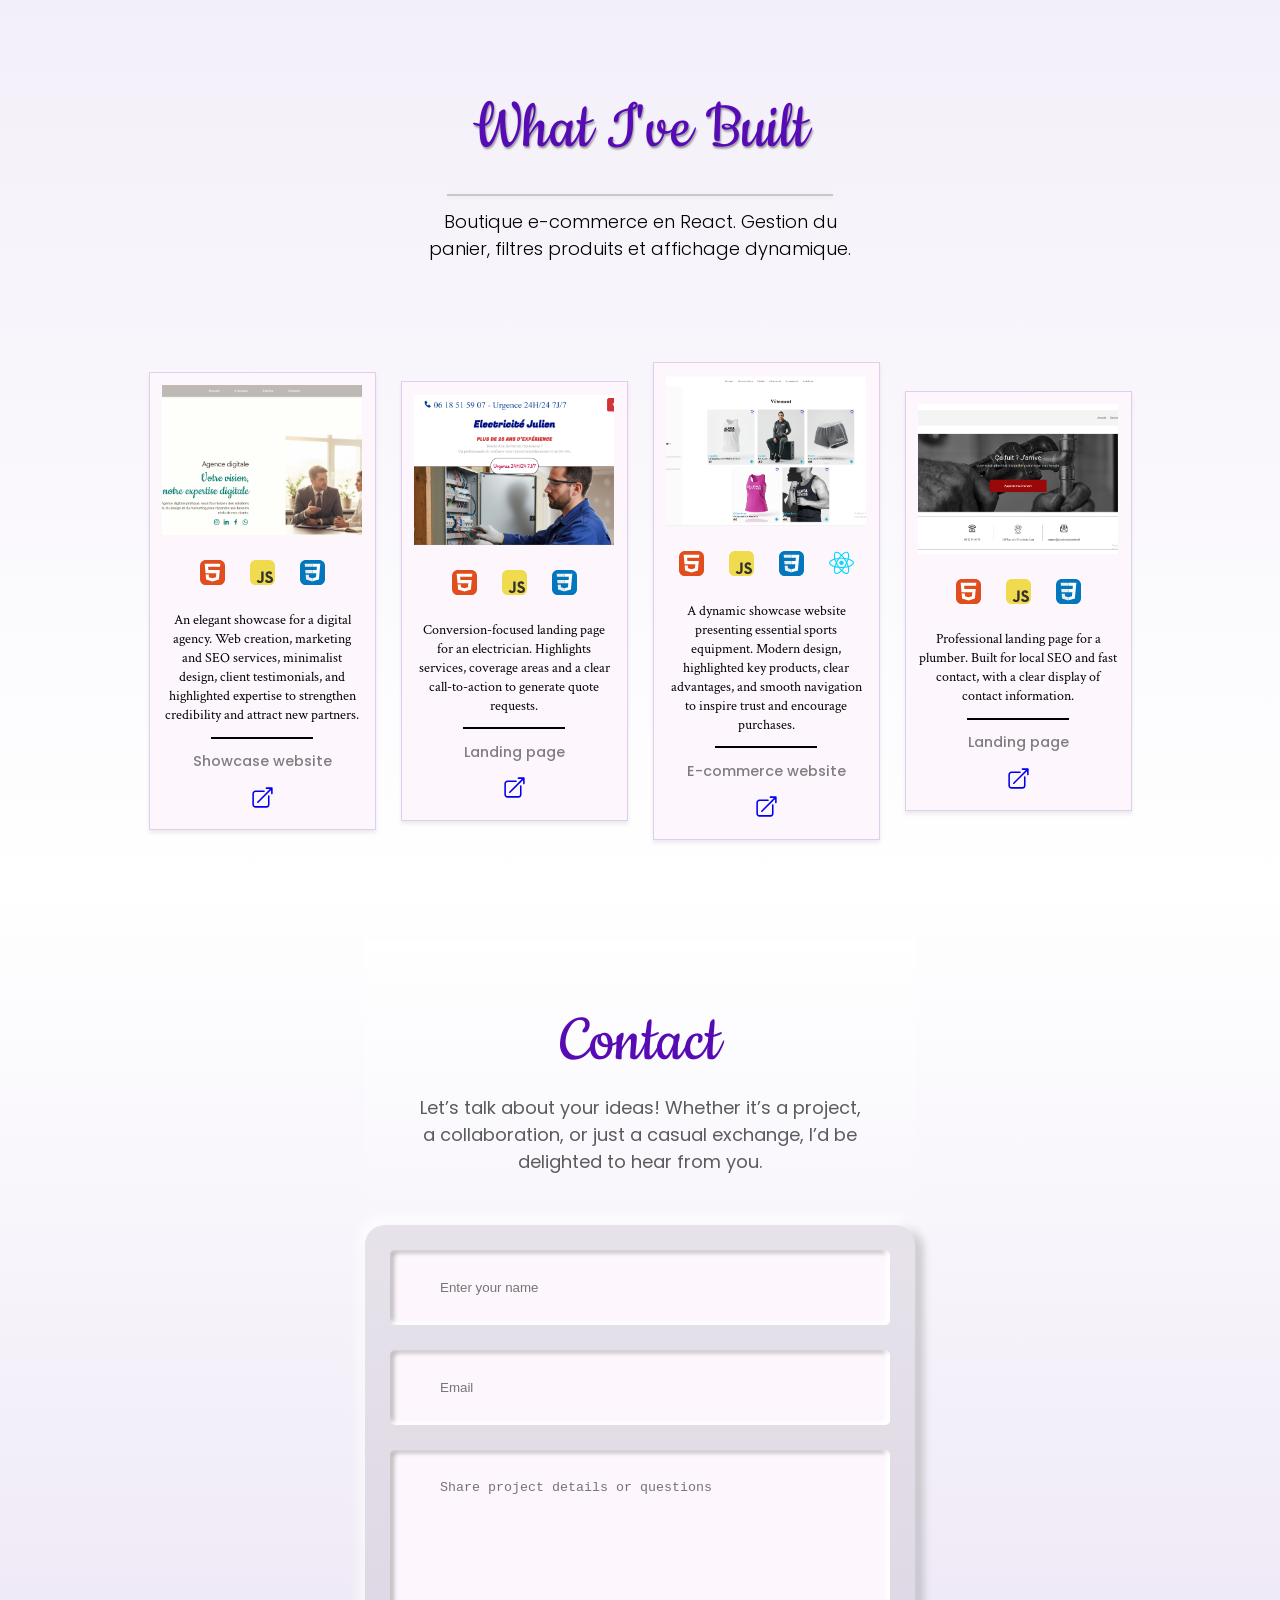
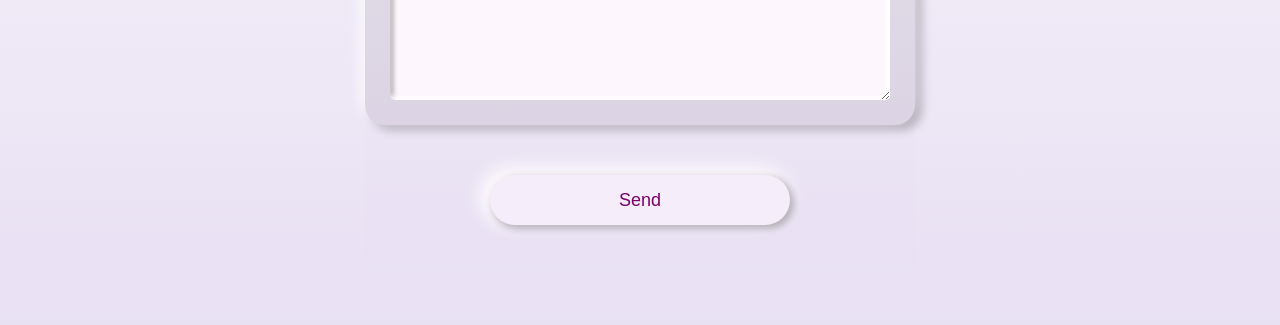
==== commit 2ce87f44: "active download cv" ====
--- a/index.html
+++ b/index.html
@@ -108,26 +108,21 @@
         <div class="paraicon">
 
 
-            <div class="para">
-
-        
-            
-                
-
-                    <div class="monnom">Matoky</div>
-                    <div class="workname" data-key="home.work">Web Developper</div>
-                   
-
-            </div>
-
-
-            <div class="cv">
+            <div class="para">       
+                           
+                <div class="monnom">Matoky</div>
+                <div class="workname" data-key="home.work">Web Developper</div>                   
+
+            </div>
+
+
+            <a href="/assets/Curriculum Vitae Ranaivoson Toky Malalaniaina.pdf" download="Curriculum Vitae Ranaivoson Toky Malalaniaina.pdf" class="cv">
 
                 <i class='bx bxs-download'></i>
                 <p data-key="home.cv">Download CV</p>
                 
 
-            </div>
+            </a>
 
     
             <div class="bouton">            
@@ -157,15 +152,14 @@
 
                 </div>
 
-                <!-- <a href="#contact" class="hirenavbouton">Hire me</a> -->
-
-                <div class="cv1">
+
+                <a href="/assets/Curriculum Vitae Ranaivoson Toky Malalaniaina.pdf" download="Curriculum Vitae Ranaivoson Toky Malalaniaina.pdf" class="cv1">
 
                     <i class='bx bxs-download'></i>
                     <p data-key="home.cv">Download CV</p>
                 
 
-                </div>
+                </a>
                     
                 
             </div>
--- a/style.css
+++ b/style.css
@@ -503,12 +503,11 @@
         display: flex;
         flex-direction: column;
         gap: 30vh;
-        height: 90vh;
+        height: 100vh;
         width: 100vw;
         justify-content: flex-end;
         align-items: center;
-        /* background: #7b9e67; */
-        padding-bottom: 50px;
+    
     }
 
 
@@ -516,9 +515,9 @@
     display: flex;
     flex-direction: column;
     align-items: center;
-    gap: 5px;
+    gap: 25px;
+    padding-bottom: 50px;
     /* background: red; */
-    margin-bottom: 20px;
 
 }
 
@@ -558,7 +557,7 @@
     align-items: center;
     justify-content: center;
     gap: 12.5px;
-    height: 50px;
+    height: 65px;
     width: calc(100vw - 50px);
     max-width: 300px;
     font-size: 1.2rem;
@@ -862,6 +861,8 @@
         
     }
 
+    
+
 
     nav {
         /* margin-right: 30vw; */
@@ -882,6 +883,17 @@
     }
 
 
+    .hirenav {
+        /* background: hotpink; */
+        width: 250px;
+        text-align: right;
+        position: absolute;
+        font-size: clamp(15px,1vw,25px);
+        right: clamp(25px,5vw,250px);
+        font-weight: 600 ;
+
+    }
+
 
      .lang {
         display: flex;
@@ -963,14 +975,13 @@
     display: flex;
     
     margin-top: 5vh;
-    
-    font-size: clamp(15px,1vw,20px);
+    height: 55px;
+    box-sizing: border-box;
+    font-size: clamp(18px,1vw,20px);
     padding: 10px 2vh;
-
+    width: 250px;
     gap: 10px;
-    /* box-shadow: 
-    1px 1px 10px 1px rgba(0, 0, 0, 0.596),
-    -1px -1px 5px 9px rgb(255, 255, 255); */
+    
     
    }
 
@@ -1053,7 +1064,7 @@
     position: absolute;
     position: fixed;
     bottom: 0px;
-    /* background: #7a5a5a; */  
+    /* background: #7a5a5a;   */
     
     left: 50%;
     transform: translate(-50%);
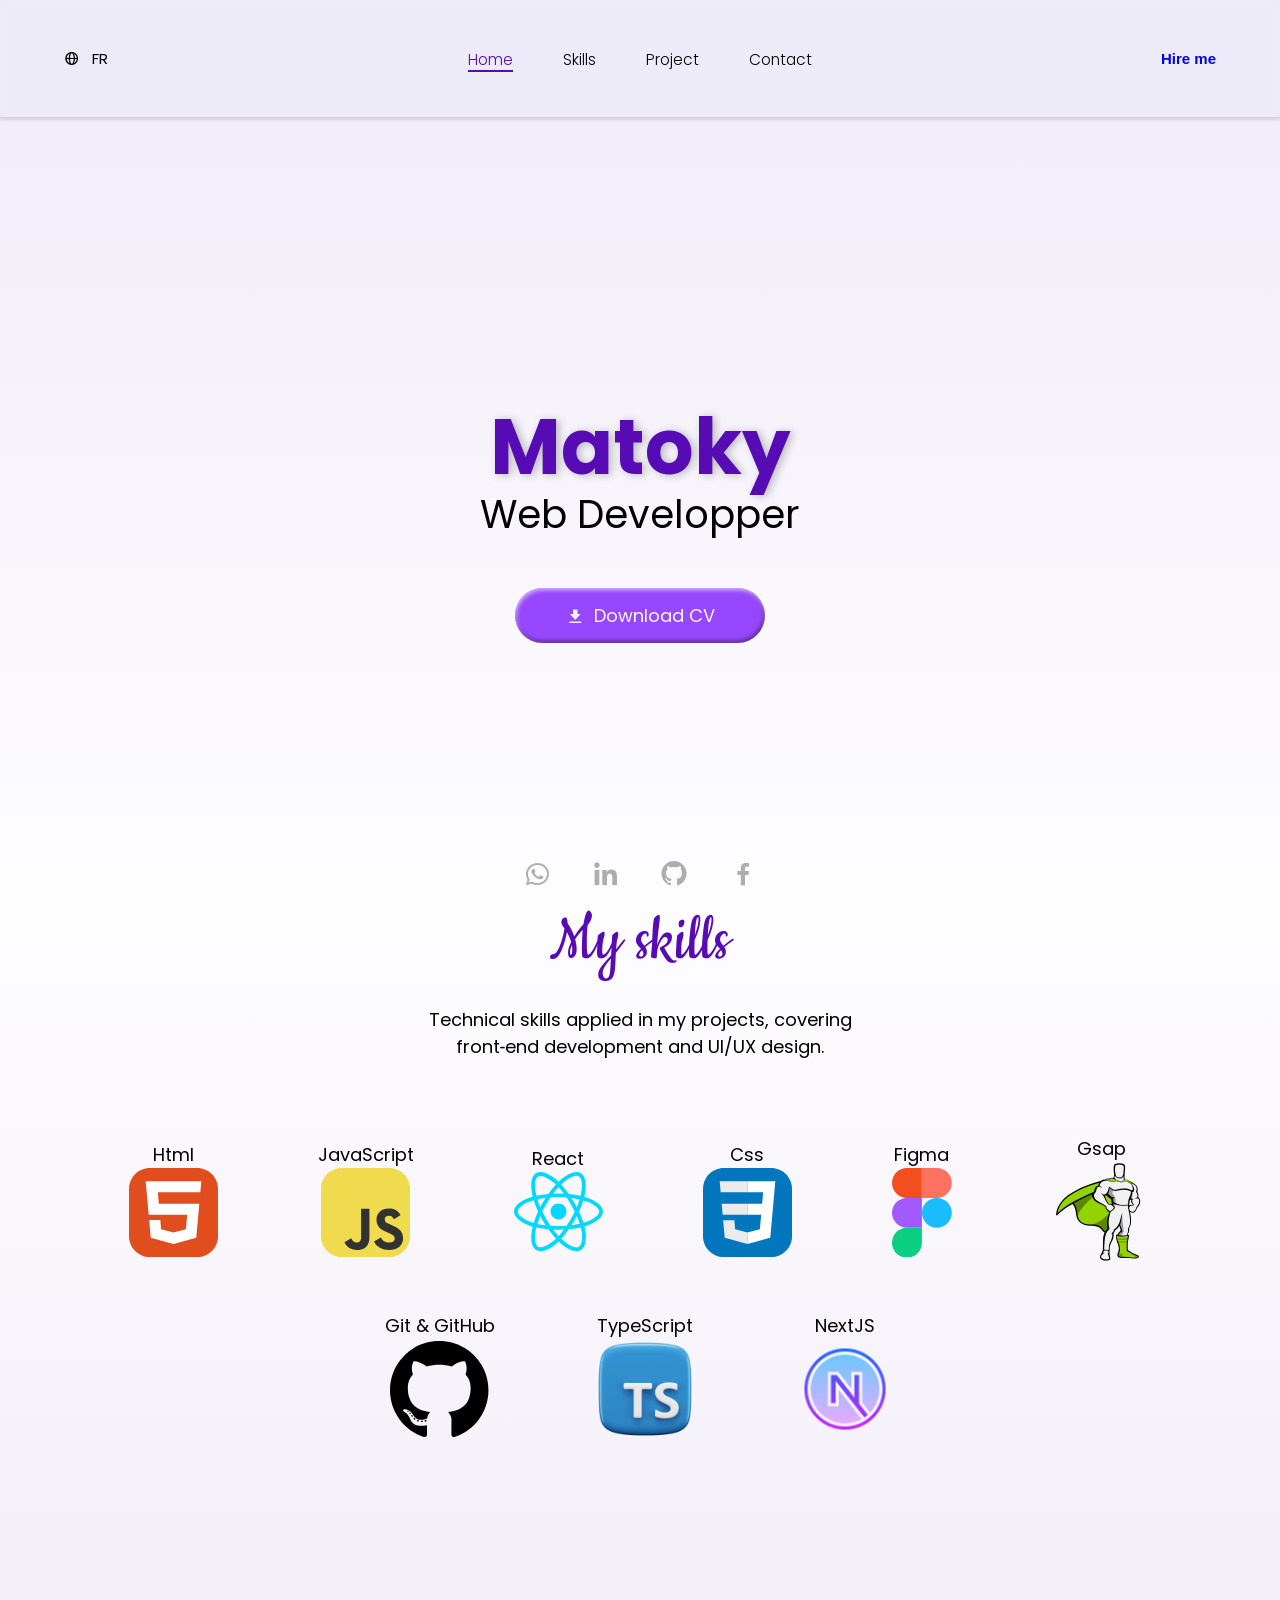
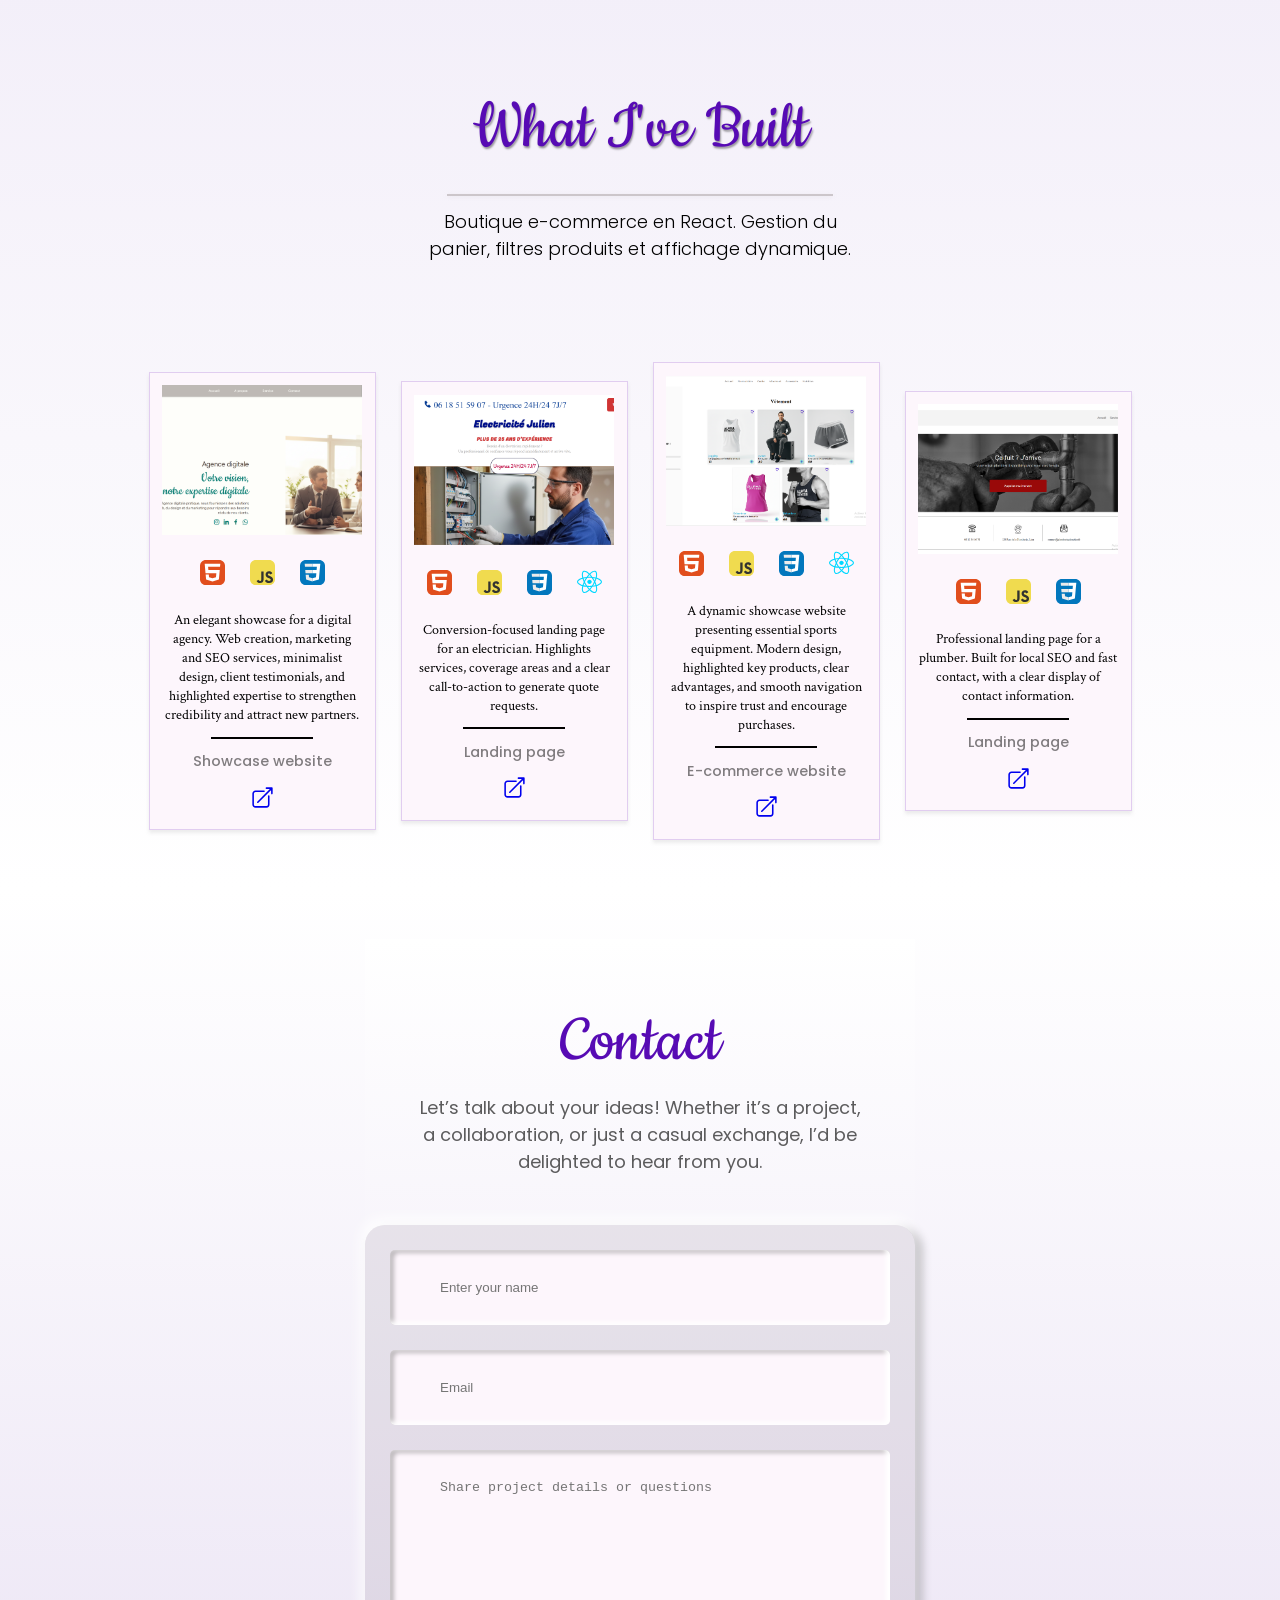
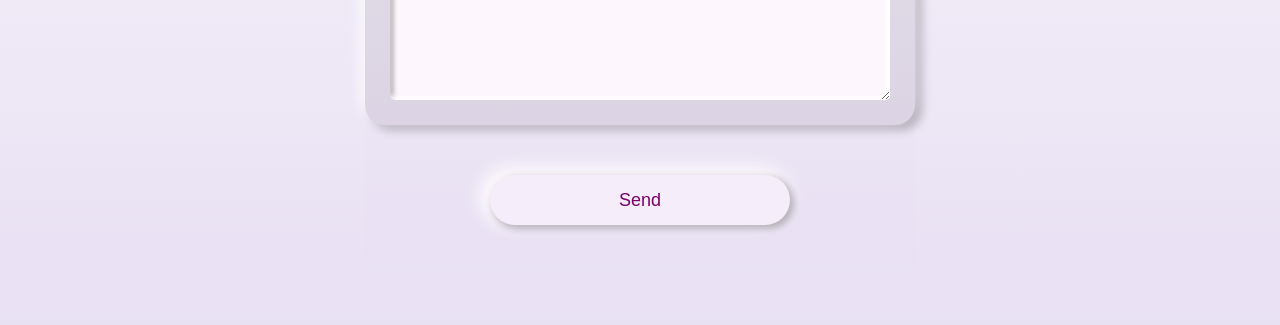
==== commit 76de9d5c: "add ts and nextjs in skills" ====
--- a/index.html
+++ b/index.html
@@ -129,23 +129,23 @@
                 
                 <div class="iconhome">
 
-                    <a href="https://wa.me/0375078812?text=Hello%20I%27m%20contacting%20you%20from%20your%20portfolio
+                    <a href="https://wa.me/+261375078812?text=Hello%20I%27m%20contacting%20you%20from%20your%20portfolio
                     " target="_blank" class="whatsapp"> 
                         <i class='bx bxl-whatsapp'></i>
                     </a>
 
-                    <a href="" target="_blank" class="Linkden">
+                    <a href="https://www.linkedin.com/in/matoky-ranaivoson-82200a3aa?utm_source=share_via&utm_content=profile&utm_medium=member_android" target="_blank" class="Linkden">
                         <i class='bx bxl-linkedin' ></i>
                     </a>
 
 
-                    <a href="#" target="_blank" class="githubbouton">
+                    <a href="https://github.com/Matoky18" target="_blank" class="githubbouton">
                         <i class='bx bxl-github'></i> 
                     </a>
                     
                     
                     
-                    <a href="https://web.facebook.com/Ranaivoson.malala.niaina.toky" target="_blank" class="facebook">
+                    <a href="https://www.facebook.com/Ranaivoson.malala.niaina.toky" target="_blank" class="facebook">
                         <i class='bx bxl-facebook'></i>
                     </a>
 
@@ -156,8 +156,7 @@
                 <a href="/assets/Curriculum Vitae Ranaivoson Toky Malalaniaina.pdf" download="Curriculum Vitae Ranaivoson Toky Malalaniaina.pdf" class="cv1">
 
                     <i class='bx bxs-download'></i>
-                    <p data-key="home.cv">Download CV</p>
-                
+                    <p data-key="home.cv">Download CV</p>                
 
                 </a>
                     
@@ -259,6 +258,19 @@
 
             </div>
 
+            <div class="iconenfant GitHub">
+                <p>TypeScript</p>
+                
+                <img src="./icon/ts.png" alt="">
+
+            </div>
+            <div class="iconenfant GitHub">
+                <p>NextJS</p>
+                
+                <img src="./icon/icons8-nextjs-96.png" alt="">
+
+            </div>
+
     </div>
 
 </div>
@@ -367,6 +379,10 @@
                     <path d="M58.1691 46.7921L56.88 61.1941L44.4948 64.5372V76.0901L67.2603 69.7809L67.4272 67.9046L70.0367 38.6695L70.3075 35.6873L72.3125 13.2109H44.4948V24.3158H60.1424L59.1321 35.6873H44.4948V46.7921H58.1691Z" fill="white"/>
                 </svg>
 
+                <svg width="89" height="80" viewBox="0 0 89 80" fill="none" xmlns="http://www.w3.org/2000/svg">
+                    <path d="M73.1757 25.6653C72.2285 25.3404 71.2733 25.0394 70.311 24.7624C70.4727 24.1019 70.6215 23.4494 70.7536 22.8083C72.9223 12.2809 71.5045 3.79982 66.662 1.00745C62.0191 -1.66951 54.4259 1.12183 46.7573 7.79578C46.0015 8.45468 45.2625 9.1326 44.541 9.82888C44.058 9.3659 43.5664 8.9119 43.0666 8.46711C35.0295 1.33112 26.9736 -1.67646 22.1363 1.12391C17.4975 3.80921 16.1239 11.782 18.0764 21.759C18.2706 22.7472 18.49 23.7302 18.7342 24.7072C17.5938 25.0312 16.4935 25.3761 15.4405 25.7432C6.01758 29.0285 0 34.177 0 39.5173C0 45.0329 6.46015 50.5652 16.2745 53.9197C17.0702 54.1905 17.8725 54.4414 18.6806 54.6724C18.4182 55.7246 18.1852 56.784 17.9818 57.8492C16.1205 67.6532 17.574 75.4375 22.2003 78.1058C26.9785 80.8613 34.9982 78.0293 42.8069 71.2031C43.4401 70.6481 44.0593 70.0774 44.6641 69.4916C45.4455 70.2455 46.2477 70.9775 47.0699 71.6867C54.6342 78.1955 62.1046 80.8238 66.7264 78.1482C71.5 75.3847 73.0516 67.0222 71.0373 56.848C70.8786 56.0509 70.7007 55.2578 70.5036 54.4693C71.0668 54.3025 71.6196 54.1307 72.1585 53.952C82.3615 50.5718 89 45.1066 89 39.5173C89 34.1575 82.7881 28.9743 73.1757 25.6653ZM70.9629 50.3433C70.4757 50.5042 69.9774 50.6601 69.468 50.8109C68.3416 47.245 66.8216 43.4535 64.9613 39.5358C66.7364 35.7115 68.198 31.9683 69.2928 28.4257C70.2033 28.6892 71.0867 28.967 71.9384 29.2601C80.1744 32.0956 85.198 36.2873 85.198 39.5173C85.198 42.9577 79.7725 47.4241 70.9629 50.3433ZM67.3076 57.5864C68.1983 62.0851 68.3252 66.1527 67.7353 69.3327C67.2054 72.1901 66.1395 74.0949 64.8212 74.858C62.0167 76.4815 56.0185 74.3713 49.5497 68.8046C48.785 68.1452 48.0388 67.4647 47.3118 66.7638C49.8198 64.0212 52.3261 60.8328 54.7722 57.2916C59.0748 56.9099 63.1396 56.2855 66.8258 55.4334C67.0077 56.1662 67.1684 56.8839 67.3076 57.5864ZM30.342 74.5774C27.6018 75.545 25.4192 75.5728 24.0999 74.8121C21.2926 73.1931 20.1255 66.9425 21.7174 58.5585C21.9066 57.5677 22.1233 56.5825 22.3672 55.6037C26.0127 56.4103 30.0479 56.9902 34.3606 57.3399C36.8234 60.805 39.402 63.9899 42.0007 66.7788C41.4484 67.3132 40.8831 67.8339 40.3052 68.3405C36.8519 71.3588 33.3917 73.5004 30.342 74.5774ZM17.5045 50.3221C13.1647 48.8387 9.58071 46.9109 7.12417 44.8073C4.91655 42.9171 3.80232 41.0401 3.80232 39.5173C3.80232 36.2765 8.6337 32.1428 16.692 29.3334C17.67 28.9927 18.6935 28.6711 19.7556 28.3694C20.8695 31.992 22.3303 35.7797 24.0933 39.6098C22.3074 43.4966 20.8257 47.3448 19.701 51.0102C18.9633 50.7988 18.2309 50.5694 17.5045 50.3221ZM21.8078 21.0286C20.1352 12.4808 21.246 6.03282 24.0415 4.41448C27.0188 2.6908 33.6027 5.14838 40.5423 11.3102C40.9948 11.7129 41.44 12.1238 41.8776 12.5427C39.2918 15.3194 36.7368 18.4806 34.2959 21.9252C30.1102 22.3132 26.1034 22.9362 22.4197 23.7709C22.1926 22.8622 21.9886 21.9476 21.8078 21.0286ZM60.1984 30.5089C59.3283 29.0059 58.4259 27.5219 57.4919 26.0578C60.3316 26.4169 63.0523 26.8936 65.6073 27.4763C64.8403 29.9349 63.8843 32.5051 62.7589 35.1403C61.9363 33.5796 61.0827 32.0355 60.1984 30.5089ZM44.5428 15.2603C46.2963 17.1603 48.0527 19.2813 49.7802 21.5828C46.2758 21.4173 42.7656 21.4166 39.2612 21.5807C40.9904 19.3004 42.7617 17.1822 44.5428 15.2603ZM28.7866 30.5346C27.9134 32.0489 27.0757 33.5834 26.2741 35.1369C25.1672 32.511 24.2198 29.929 23.4463 27.4356C25.9856 26.8675 28.6935 26.403 31.515 26.0505C30.5707 27.5236 29.6609 29.0189 28.7866 30.5346ZM31.596 53.2543C28.6809 52.9289 25.9324 52.4884 23.3938 51.9356C24.1795 49.3977 25.1477 46.7607 26.2786 44.0786C27.0834 45.6332 27.9246 47.1686 28.8016 48.6836C29.7034 50.2411 30.6372 51.7667 31.596 53.2543ZM44.6478 64.042C42.8455 62.098 41.0481 59.947 39.2928 57.6337C40.997 57.7005 42.7343 57.7345 44.5 57.7345C46.3141 57.7345 48.1073 57.6938 49.8723 57.6153C48.1393 59.9703 46.3895 62.1244 44.6478 64.042ZM62.7947 43.9416C63.9844 46.6533 64.987 49.2764 65.7832 51.7708C63.2029 52.3598 60.4167 52.834 57.4811 53.1861C58.4219 51.6949 59.3328 50.1851 60.2134 48.6576C61.1087 47.1049 61.9694 45.5326 62.7947 43.9416ZM56.92 46.758C55.5718 49.0999 54.1478 51.3973 52.6505 53.6468C49.9379 53.839 47.2194 53.9344 44.5 53.9329C41.7302 53.9329 39.0362 53.8467 36.442 53.6784C34.9054 51.4343 33.4543 49.1328 32.0918 46.7788C30.7355 44.4375 29.4692 42.0454 28.2947 39.6077C29.4662 37.1695 30.7291 34.7763 32.0807 32.4331L32.0803 32.4335C33.4312 30.0896 34.8708 27.7979 36.3958 25.5634C39.0425 25.3632 41.7566 25.2589 44.4997 25.2589C47.2552 25.2589 49.9732 25.3642 52.6192 25.5659C54.1288 27.797 55.5591 30.0808 56.9075 32.413C58.2634 34.7511 59.543 37.1326 60.7442 39.5538C59.5553 41.9998 58.2797 44.4027 56.92 46.758ZM64.7631 4.3008C67.7433 6.01961 68.9023 12.9508 67.0299 22.0403C66.9098 22.6207 66.7765 23.2105 66.6301 23.8099C62.9373 22.9574 58.9277 22.3236 54.7298 21.9297C52.2844 18.4473 49.7503 15.2812 47.2065 12.5402C47.8732 11.8976 48.5557 11.2717 49.2535 10.6629C55.8242 4.945 61.9652 2.68732 64.7631 4.3008ZM44.5 31.5699C48.8892 31.5699 52.4474 35.1282 52.4474 39.5173C52.4474 43.9065 48.8892 47.4648 44.5 47.4648C40.1108 47.4648 36.5526 43.9065 36.5526 39.5173C36.5526 35.1282 40.1108 31.5699 44.5 31.5699Z" fill="#00D8FF"/>
+                </svg>
+
 
             </div>
             <p data-key="project.detail-projet-electricien-julien" >
--- a/style.css
+++ b/style.css
@@ -490,11 +490,12 @@
 .container.home {
     /* background: red; */
     display: flex;
-    justify-content: center;
+    
     height: 100vh;
-    /* background: #c02c2c; */
+    /* background: #5dc250; */
     align-items: top;
     width: 100%;
+    box-sizing: border-box;
    
 }
 
@@ -502,13 +503,16 @@
 .paraicon {
         display: flex;
         flex-direction: column;
-        gap: 30vh;
-        height: 100vh;
+        gap: 20vh;
         width: 100vw;
+        
         justify-content: flex-end;
         align-items: center;
-    
-    }
+        /* background: navy; */
+    
+    }
+
+ 
 
 
 .bouton {
@@ -516,7 +520,7 @@
     flex-direction: column;
     align-items: center;
     gap: 25px;
-    padding-bottom: 50px;
+    padding-bottom: 100px;
     /* background: red; */
 
 }
@@ -658,7 +662,7 @@
 
 
 
-    .icon > div:hover > svg  {
+    .icon > div:hover > svg , .icon > div:hover > img  {
         cursor: pointer;
         transform: scale(0.8);
         overflow: visible;
@@ -1145,7 +1149,7 @@
         transition: all ease 0.5s;
     }
 
-    .icon > div:hover svg  {
+    .icon > div:hover > svg , .icon > div:hover > img {
         cursor: pointer;
         transform: scale(0.8);
         overflow: visible;
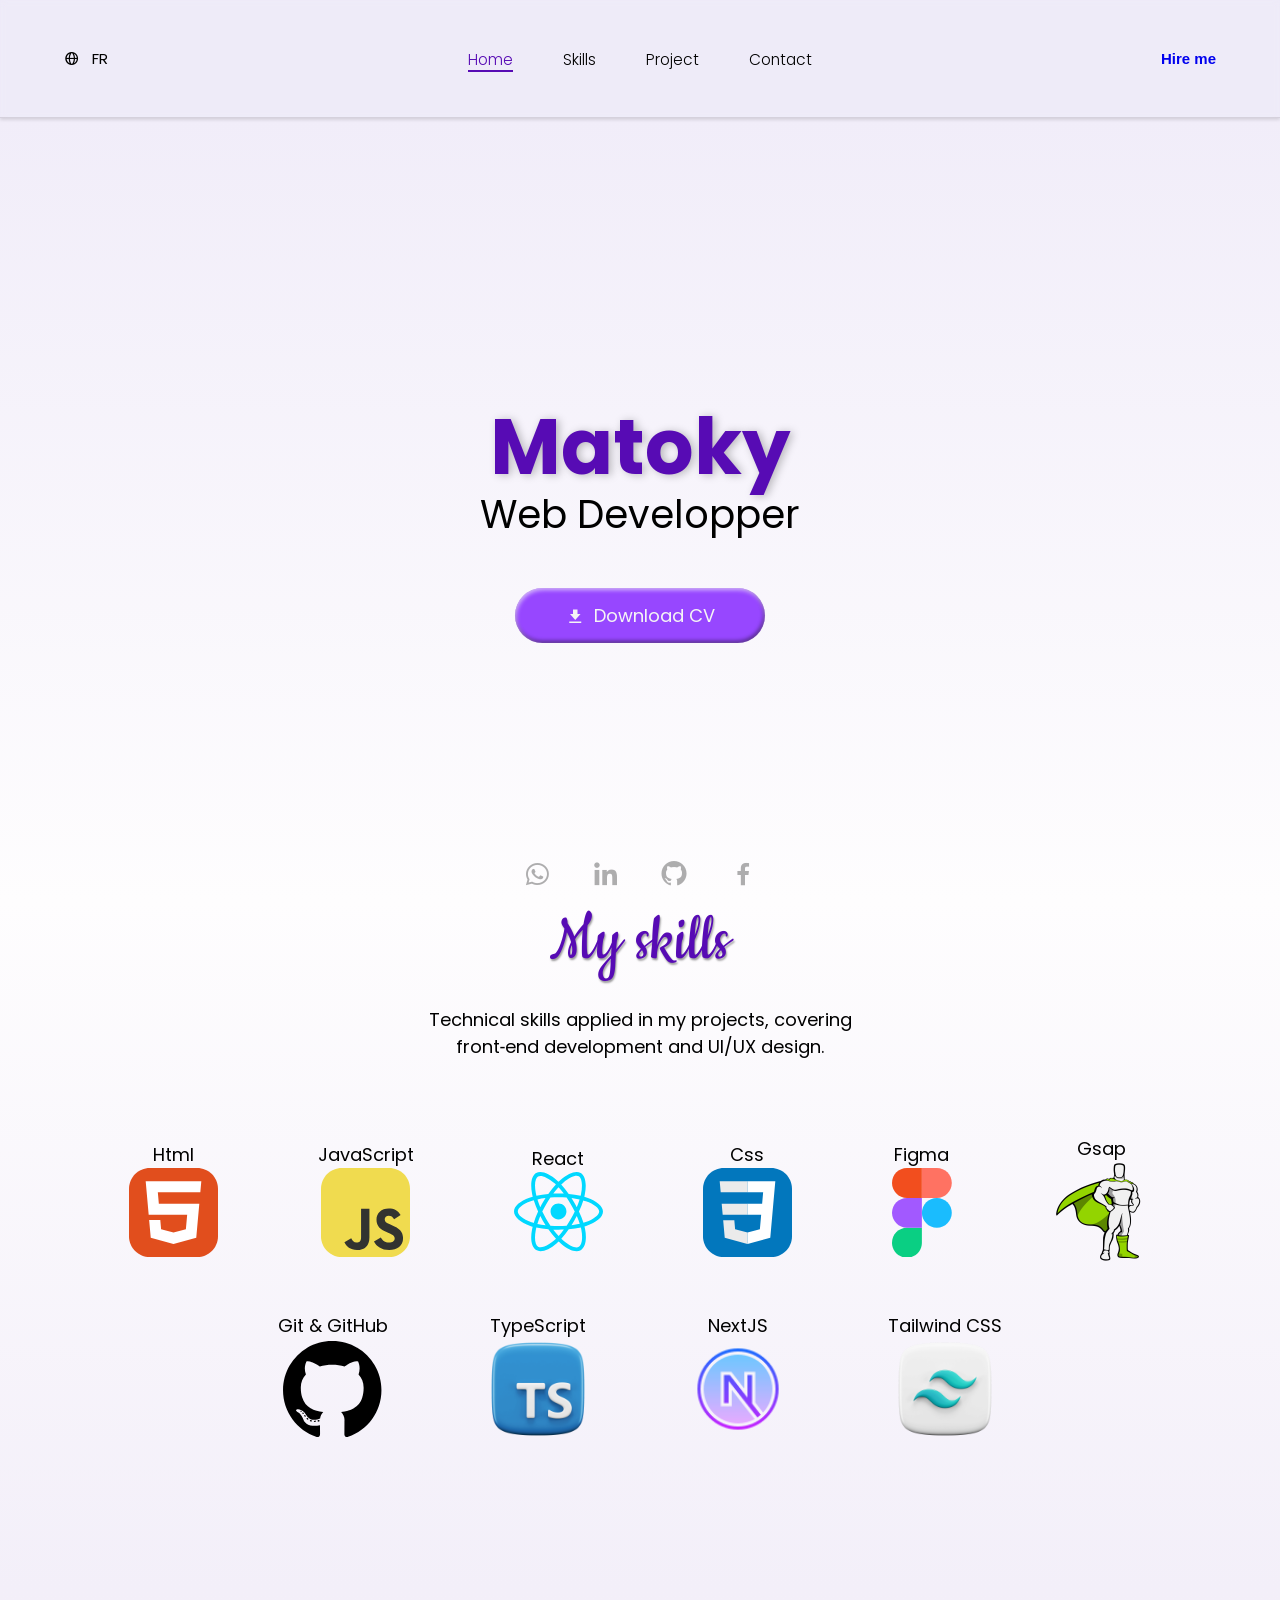
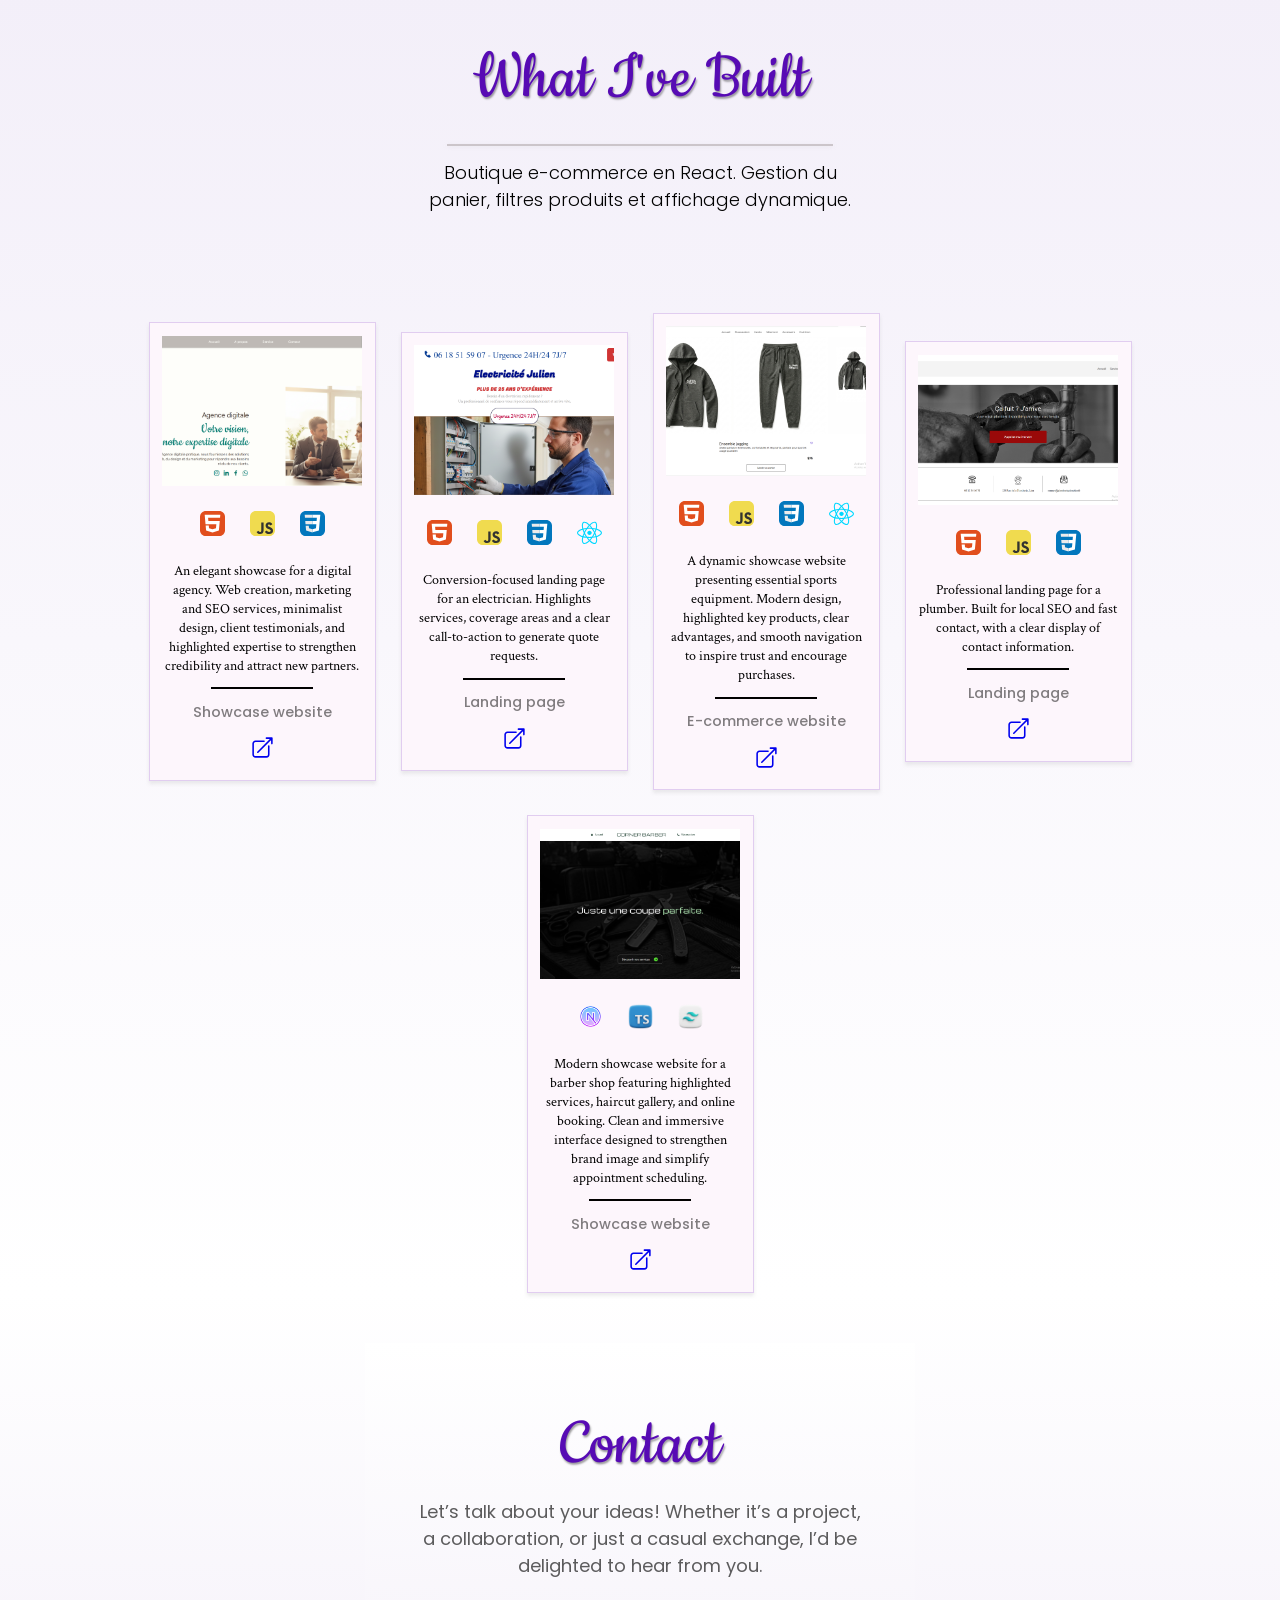
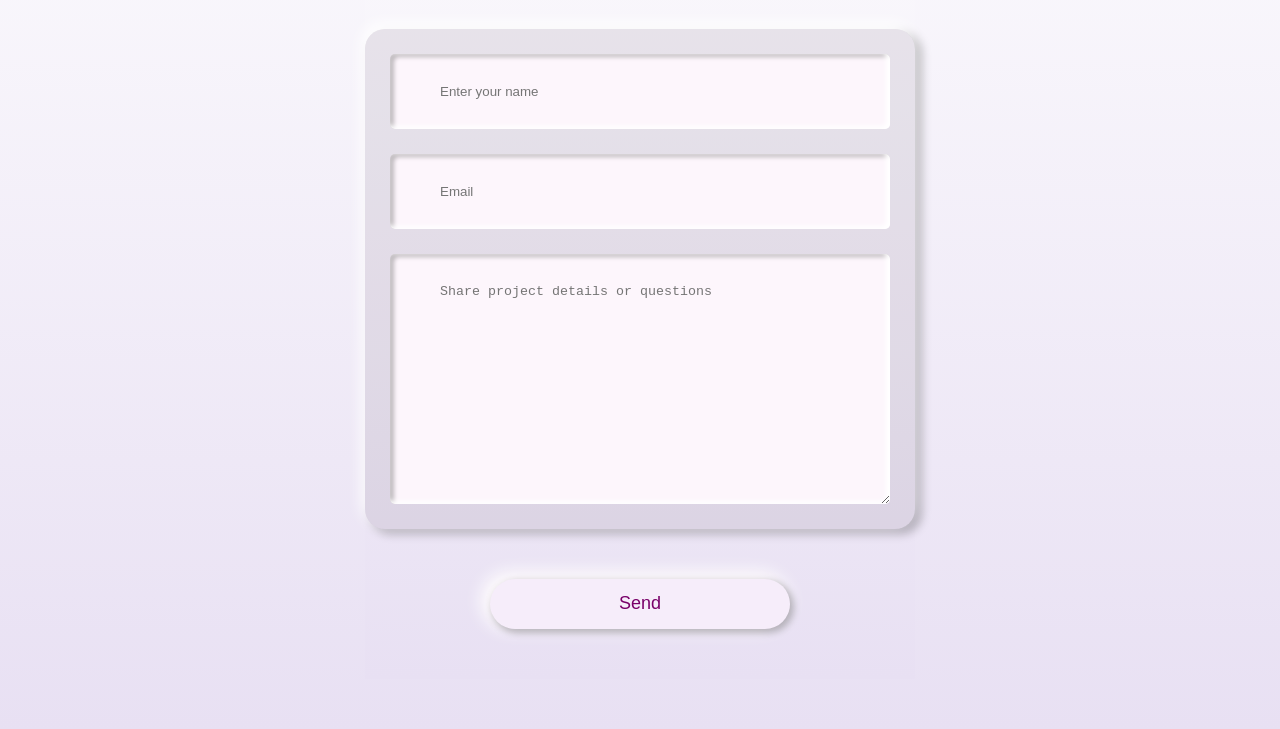
==== commit 2b8efdfe: "add barber project and tailwind skill" ====
--- a/index.html
+++ b/index.html
@@ -264,10 +264,18 @@
                 <img src="./icon/ts.png" alt="">
 
             </div>
+
             <div class="iconenfant GitHub">
                 <p>NextJS</p>
                 
                 <img src="./icon/icons8-nextjs-96.png" alt="">
+
+            </div>
+
+            <div class="iconenfant GitHub">
+                <p>Tailwind CSS</p>
+                
+                <img src="./icon/tailwind.png" alt="">
 
             </div>
 
@@ -483,6 +491,39 @@
 
 
 
+
+
+
+
+
+            <li>
+                <div class="img"></div>
+
+                <div class="stacks">
+
+                    <img src="./icon/icons8-nextjs-96.png" alt="NextJS">
+
+                    <img src="./icon/ts.png" alt="TypeScript">
+
+                    <img src="./icon/tailwind.png" alt="Tailwind CSS">
+
+                </div>
+
+                <p data-key="project.detail-projet-barbershop">
+                    Modern showcase website for a barber shop featuring highlighted services, haircut gallery, and online booking. Clean and immersive interface designed to strengthen brand image and simplify appointment scheduling.                </p>
+
+                <div class="line"></div>
+                <h3>Showcase website</h3>
+
+                <a href="#">
+                    <svg xmlns="http://www.w3.org/2000/svg" fill="none" viewBox="0 0 24 24" stroke-width="1.5" stroke="currentColor" class="size-6">
+                        <path stroke-linecap="round" stroke-linejoin="round" d="M13.5 6H5.25A2.25 2.25 0 0 0 3 8.25v10.5A2.25 2.25 0 0 0 5.25 21h10.5A2.25 2.25 0 0 0 18 18.75V10.5m-10.5 6L21 3m0 0h-5.25M21 3v5.25" />
+                    </svg>
+                </a>
+
+            </li>
+
+
     </ul>
 
 </section>
--- a/style.css
+++ b/style.css
@@ -211,17 +211,20 @@
         width: 100%;
         height: 150px;
     }
+    .project > ul > li:nth-child(2) > .img {
+        background-image: url("./image/elec.PNG");
+    }
+    .project > ul > li:nth-child(3) > .img {
+        background-image: url("./image/boutique\ alphaFitness.PNG");
+    }
 
     .project > ul > li:nth-child(4) > .img {
         background-image: url("./image/landingPlombier.png");
     }
-    .project > ul > li:nth-child(2) > .img {
-        background-image: url("./image/elec.PNG");
-    }
-    .project > ul > li:nth-child(3) > .img {
-        background-image: url("./image/boutique\ alphaFitness.PNG");
-    }
-
+    .project > ul > li:nth-child(5) > .img {
+        background-image: url("./image/barber.png");
+    }
+    
 /* projet mobile fin */
 
 
@@ -252,6 +255,8 @@
     font-size: 4rem;
     color: #570BB4;
     font-weight: normal;
+    text-shadow: 1px 2px 2px rgba(0, 0, 0, 0.39);
+
 }
 .skill > .hero-skill > .icon > .gsap > img {
     width: 100px;
@@ -266,6 +271,8 @@
     color: #570BB4;
     font-weight: normal;
     font-family: "Cookie" ,serif;
+    text-shadow: 1px 2px 2px rgba(0, 0, 0, 0.39);
+
 }
 
 .phrasetitre  > p {
@@ -1278,7 +1285,7 @@
         font-size: 0.8rem;
     }
 
-    .project > ul > li > .stacks > svg {
+    .project > ul > li > .stacks > svg , img {
         width: 25px;
     }
 
@@ -1325,8 +1332,7 @@
         display: flex;
         flex-direction: column;
         align-items: center;
-        justify-content: center;
-       
+        justify-content: center;       
         gap: 50px;
         width: 100%;
         padding-top: 50px;
@@ -1338,6 +1344,8 @@
         font-size: 4rem;
         /* margin-bottom: -10px; */
         padding-block: 12.5px;
+        text-shadow: 1px 2px 2px rgba(0, 0, 0, 0.39);
+
     }
   
    .phrasetitre {
@@ -1355,8 +1363,7 @@
    .ch1, .message {
     
     background: rgb(253,246,252);
-    border-radius: 5px;
-    
+    border-radius: 5px;    
     width: 100%;
     box-sizing: border-box;
     border: 0px;
